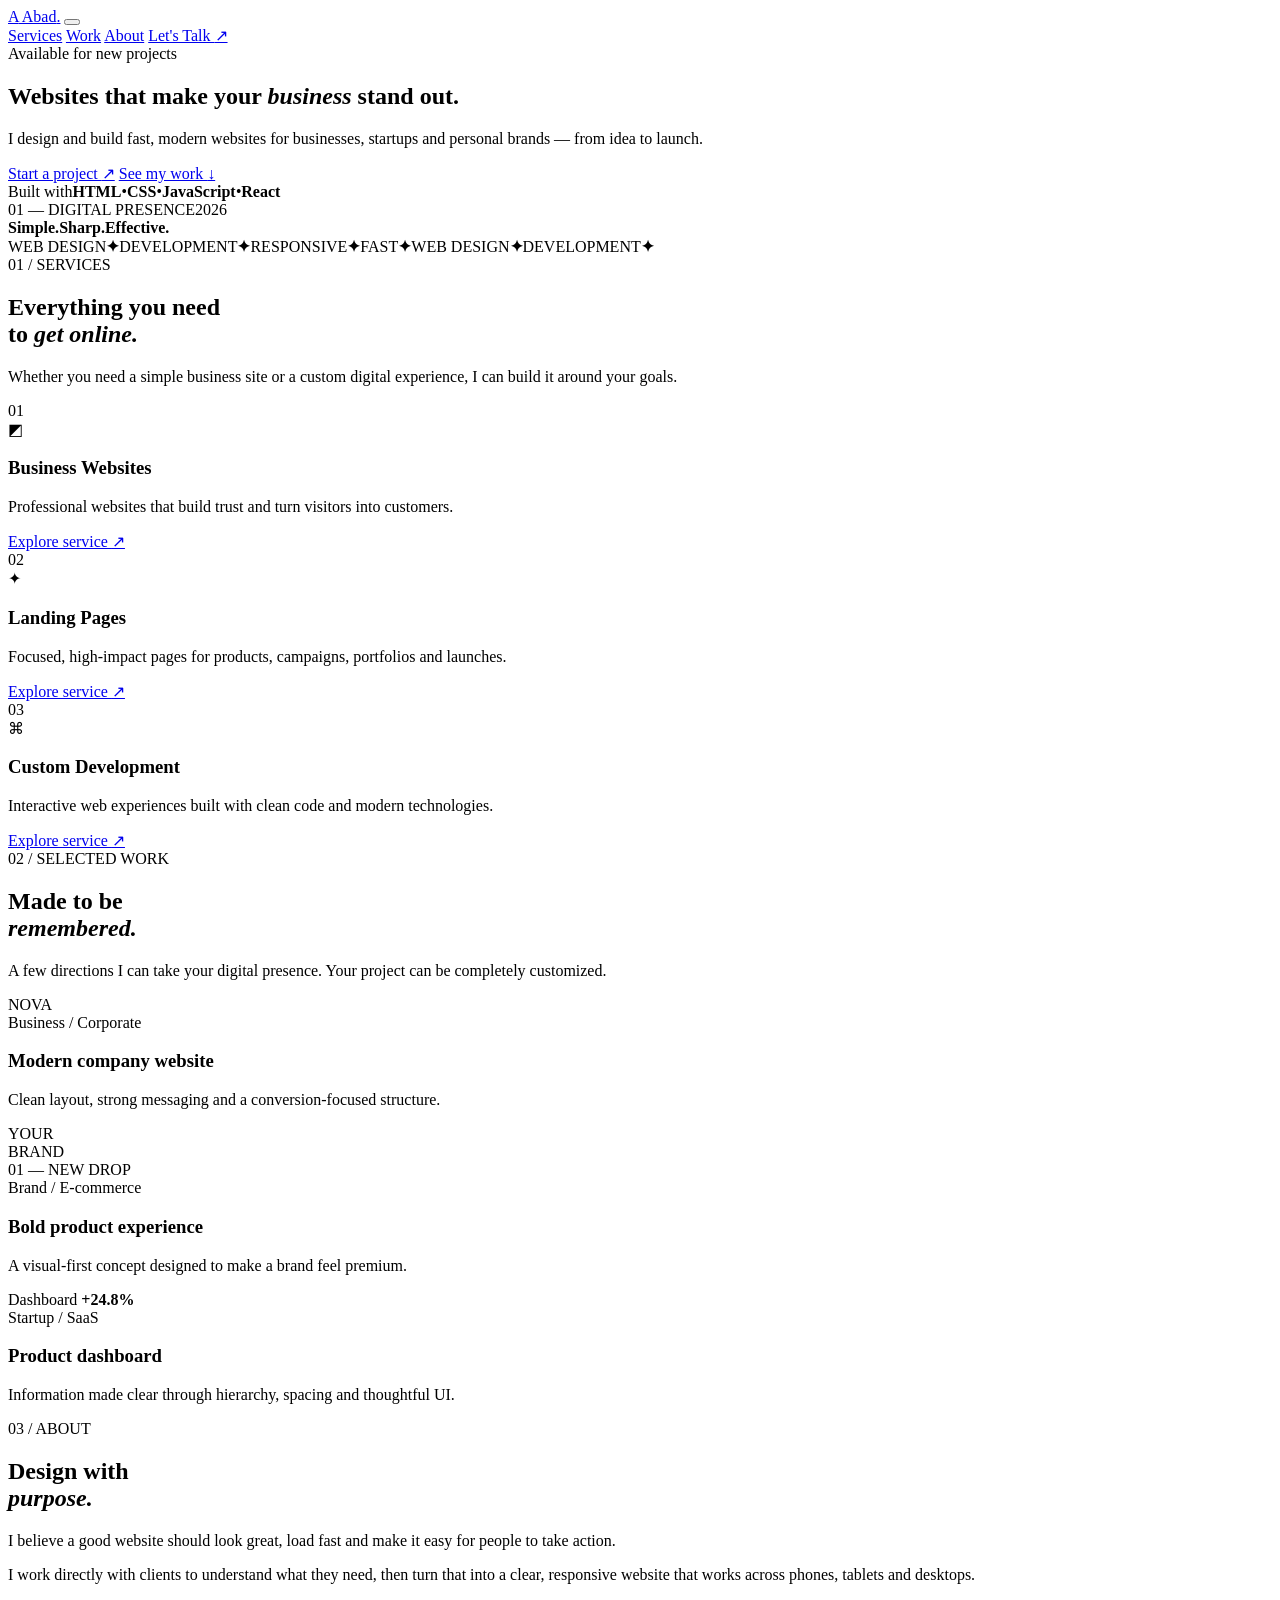
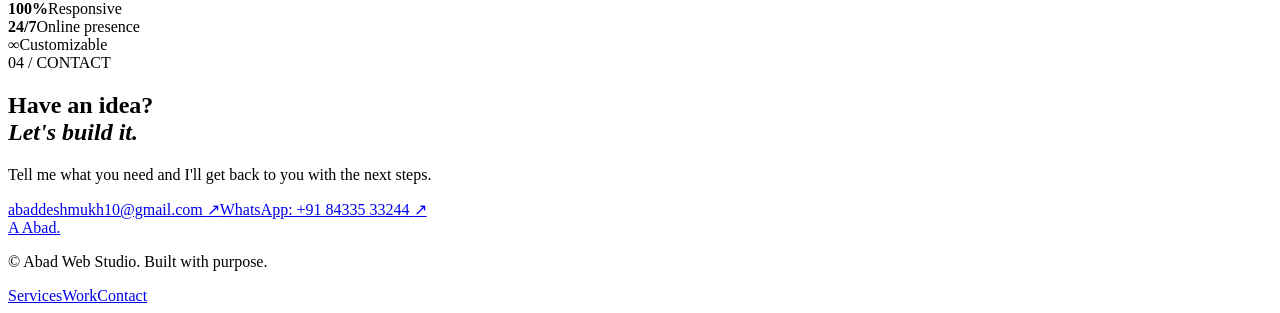
==== index.html @ f8ee82ee "Add files via upload" ====
<!DOCTYPE html>
<html lang="en">
<head>
  <meta charset="UTF-8">
  <meta name="viewport" content="width=device-width, initial-scale=1.0">
  <meta name="description" content="Abad Web Studio — modern websites for businesses, startups and personal brands.">
  <title>Abad Web Studio | Websites That Work</title>
  <link rel="preconnect" href="https://fonts.googleapis.com">
  <link rel="preconnect" href="https://fonts.gstatic.com" crossorigin>
  <link href="https://fonts.googleapis.com/css2?family=DM+Sans:wght@400;500;600;700&family=Space+Grotesk:wght@500;600;700&display=swap" rel="stylesheet">
  <link rel="stylesheet" href="style.css">
</head>
<body>
  <div class="noise"></div>
  <header class="header" id="top">
    <nav class="nav container">
      <a class="logo" href="#top"><span>A</span> Abad<span class="dot">.</span></a>
      <button class="menu-btn" aria-label="Open menu" aria-expanded="false"><span></span><span></span><span></span></button>
      <div class="nav-links">
        <a href="#services">Services</a>
        <a href="#work">Work</a>
        <a href="#about">About</a>
        <a href="#contact" class="nav-cta">Let's Talk <span>↗</span></a>
      </div>
    </nav>
  </header>

  <main>
    <section class="hero container">
      <div class="hero-copy reveal">
        <div class="eyebrow"><span class="pulse"></span> Available for new projects</div>
        <h1>Websites that make your <em>business</em> stand out.</h1>
        <p>I design and build fast, modern websites for businesses, startups and personal brands — from idea to launch.</p>
        <div class="hero-actions">
          <a class="btn btn-primary" href="#contact">Start a project <span>↗</span></a>
          <a class="btn btn-ghost" href="#work">See my work <span>↓</span></a>
        </div>
        <div class="trust"><span>Built with</span><b>HTML</b><i>•</i><b>CSS</b><i>•</i><b>JavaScript</b><i>•</i><b>React</b></div>
      </div>
      <div class="hero-card reveal">
        <div class="card-top"><span>01 — DIGITAL PRESENCE</span><span>2026</span></div>
        <div class="orb-wrap"><div class="orb"></div><div class="orb-ring ring-one"></div><div class="orb-ring ring-two"></div></div>
        <div class="card-bottom"><strong>Simple.</strong><strong>Sharp.</strong><strong>Effective.</strong></div>
      </div>
    </section>

    <section class="marquee"><div class="marquee-track"><span>WEB DESIGN</span><b>✦</b><span>DEVELOPMENT</span><b>✦</b><span>RESPONSIVE</span><b>✦</b><span>FAST</span><b>✦</b><span>WEB DESIGN</span><b>✦</b><span>DEVELOPMENT</span><b>✦</b></div></section>

    <section class="section container" id="services">
      <div class="section-head reveal"><div><span class="label">01 / SERVICES</span><h2>Everything you need<br>to <em>get online.</em></h2></div><p>Whether you need a simple business site or a custom digital experience, I can build it around your goals.</p></div>
      <div class="service-grid">
        <article class="service reveal"><div class="number">01</div><div class="icon">◩</div><h3>Business Websites</h3><p>Professional websites that build trust and turn visitors into customers.</p><a href="#contact">Explore service <span>↗</span></a></article>
        <article class="service reveal"><div class="number">02</div><div class="icon">✦</div><h3>Landing Pages</h3><p>Focused, high-impact pages for products, campaigns, portfolios and launches.</p><a href="#contact">Explore service <span>↗</span></a></article>
        <article class="service reveal"><div class="number">03</div><div class="icon">⌘</div><h3>Custom Development</h3><p>Interactive web experiences built with clean code and modern technologies.</p><a href="#contact">Explore service <span>↗</span></a></article>
      </div>
    </section>

    <section class="section work-section" id="work">
      <div class="container">
        <div class="section-head reveal"><div><span class="label">02 / SELECTED WORK</span><h2>Made to be<br><em>remembered.</em></h2></div><p>A few directions I can take your digital presence. Your project can be completely customized.</p></div>
        <div class="projects">
          <article class="project project-a reveal"><div class="project-visual"><div class="window"><div class="window-bar"><i></i><i></i><i></i></div><div class="mock-brand">NOVA</div><div class="mock-line big"></div><div class="mock-line"></div><div class="mock-boxes"><span></span><span></span><span></span></div></div></div><div class="project-info"><span>Business / Corporate</span><h3>Modern company website</h3><p>Clean layout, strong messaging and a conversion-focused structure.</p></div></article>
          <article class="project project-b reveal"><div class="project-visual"><div class="shop"><div class="shop-title">YOUR<br>BRAND</div><div class="product"></div><div class="price">01 — NEW DROP</div></div></div><div class="project-info"><span>Brand / E-commerce</span><h3>Bold product experience</h3><p>A visual-first concept designed to make a brand feel premium.</p></div></article>
          <article class="project project-c reveal"><div class="project-visual"><div class="dash"><div class="dash-head">Dashboard <b>+24.8%</b></div><div class="chart"><i></i><i></i><i></i><i></i><i></i><i></i><i></i></div><div class="dash-cards"><span></span><span></span><span></span></div></div></div><div class="project-info"><span>Startup / SaaS</span><h3>Product dashboard</h3><p>Information made clear through hierarchy, spacing and thoughtful UI.</p></div></article>
        </div>
      </div>
    </section>

    <section class="section container about" id="about">
      <div class="about-grid"><div class="about-title reveal"><span class="label">03 / ABOUT</span><h2>Design with<br><em>purpose.</em></h2></div><div class="about-copy reveal"><p class="large">I believe a good website should look great, load fast and make it easy for people to take action.</p><p>I work directly with clients to understand what they need, then turn that into a clear, responsive website that works across phones, tablets and desktops.</p><div class="stats"><div><strong>100%</strong><span>Responsive</span></div><div><strong>24/7</strong><span>Online presence</span></div><div><strong>∞</strong><span>Customizable</span></div></div></div></div>
    </section>

    <section class="contact-section" id="contact"><div class="container contact"><div class="reveal"><span class="label">04 / CONTACT</span><h2>Have an idea?<br><em>Let's build it.</em></h2></div><div class="contact-right reveal"><p>Tell me what you need and I'll get back to you with the next steps.</p><a class="contact-link" href="mailto:abaddeshmukh10@gmail.com">abaddeshmukh10@gmail.com <span>↗</span></a><a class="contact-link" href="https://wa.me/918433533244" target="_blank" rel="noopener">WhatsApp: +91 84335 33244 <span>↗</span></a></div></div></section>
  </main>

  <footer class="footer container"><a class="logo" href="#top"><span>A</span> Abad<span class="dot">.</span></a><p>© <span id="year"></span> Abad Web Studio. Built with purpose.</p><div><a href="#services">Services</a><a href="#work">Work</a><a href="#contact">Contact</a></div></footer>
  <script src="script.js"></script>
</body>
</html>
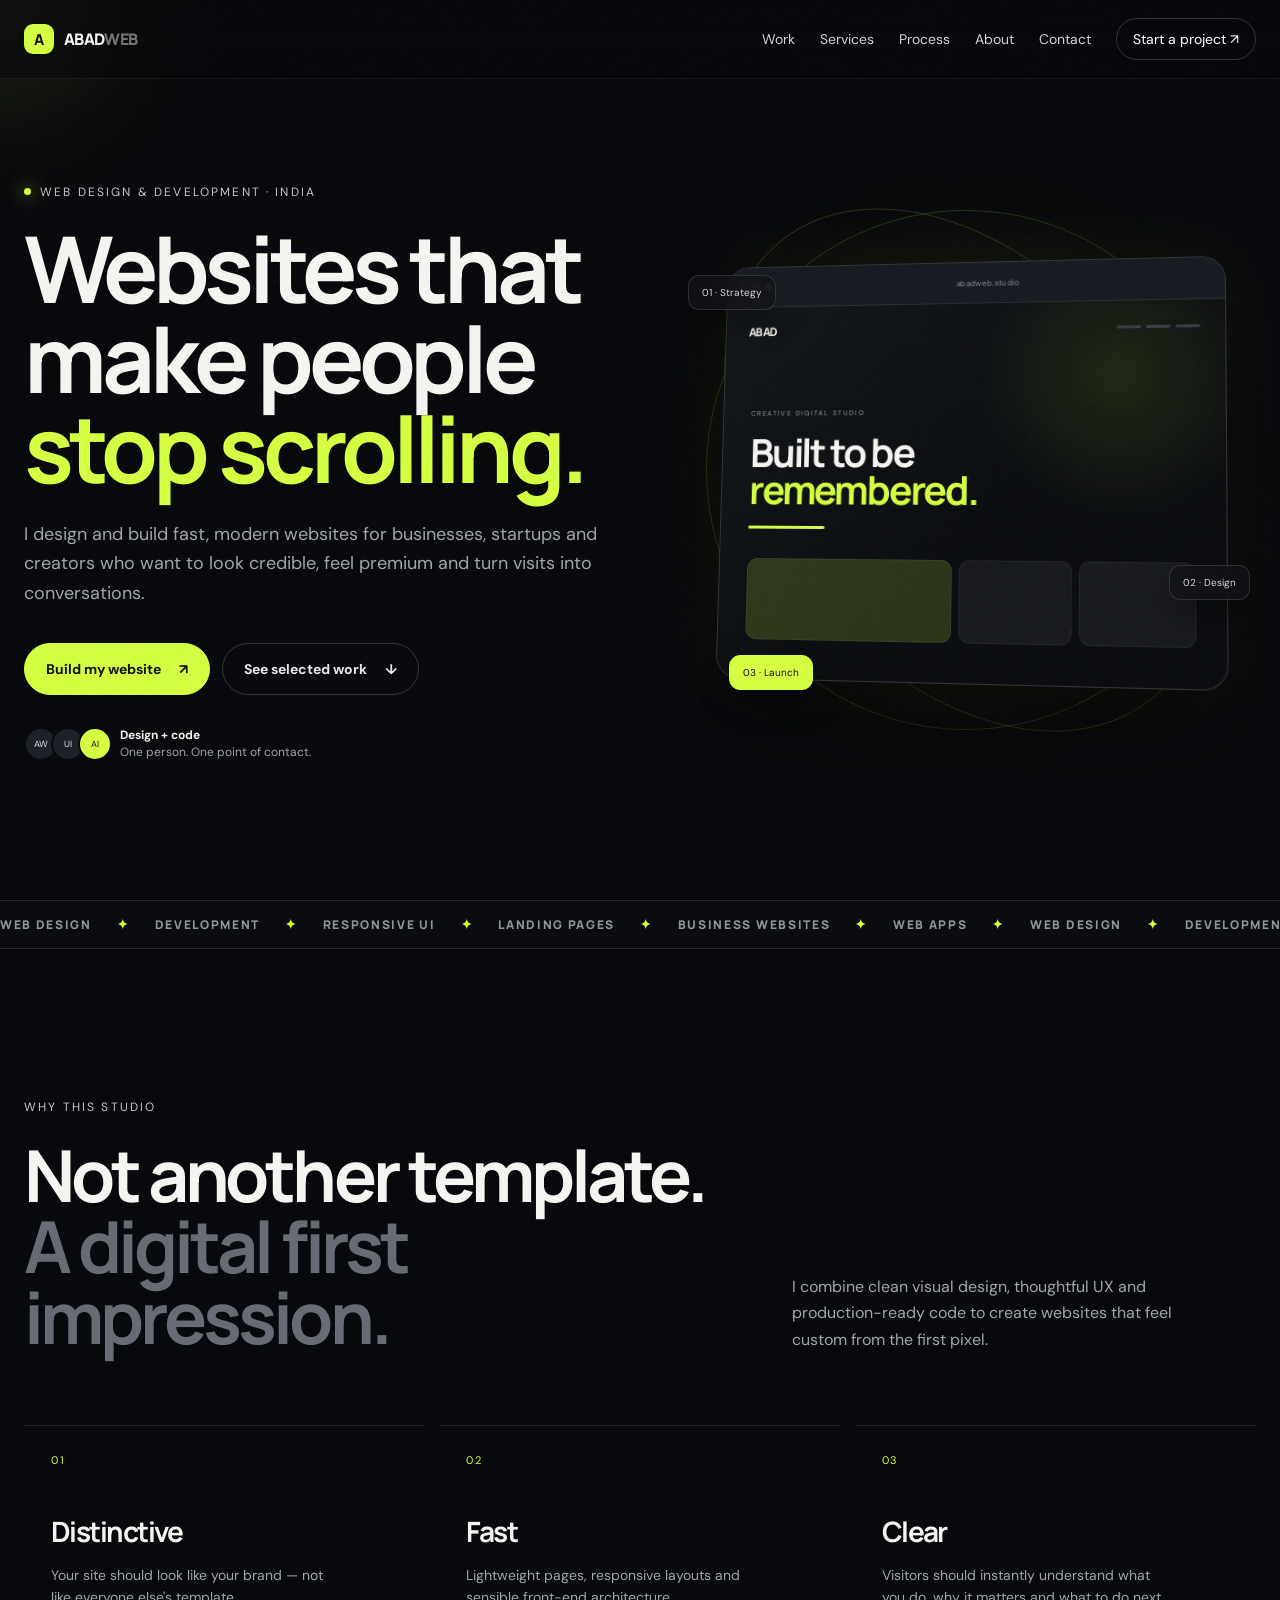
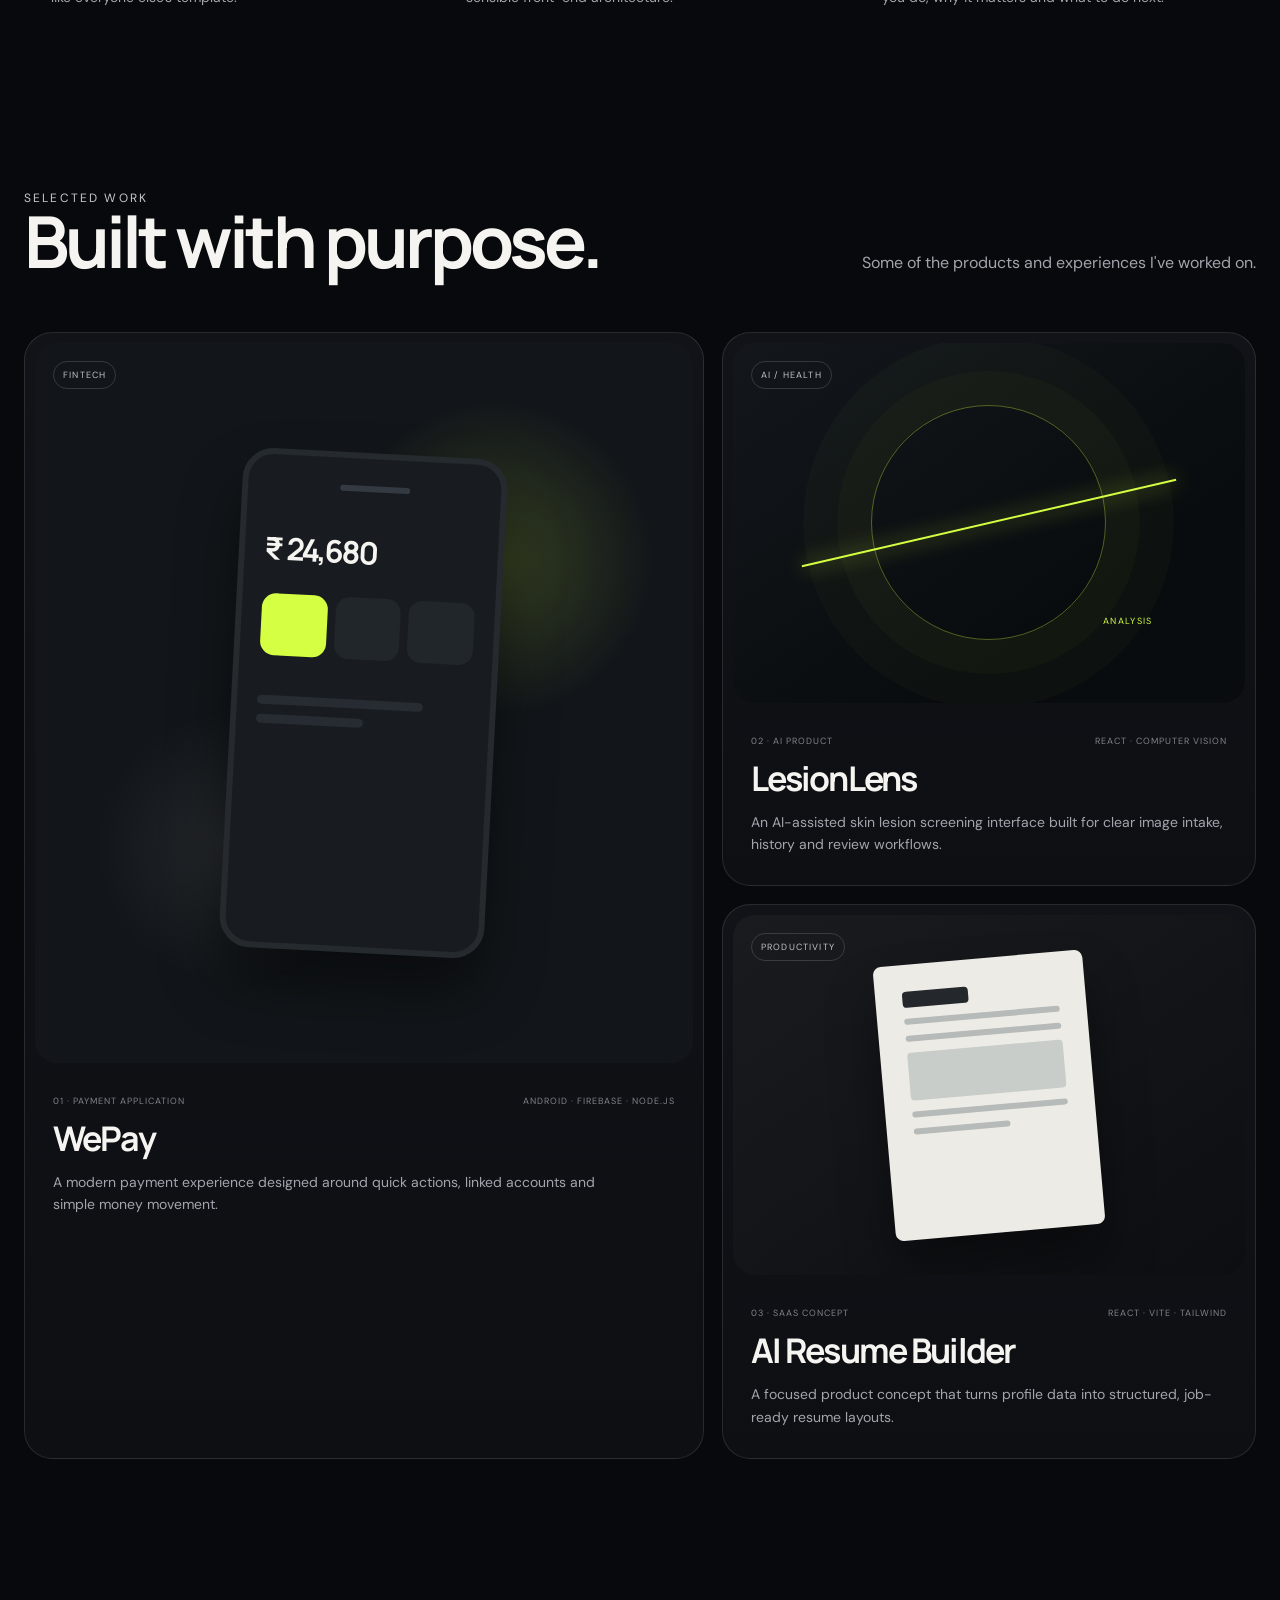
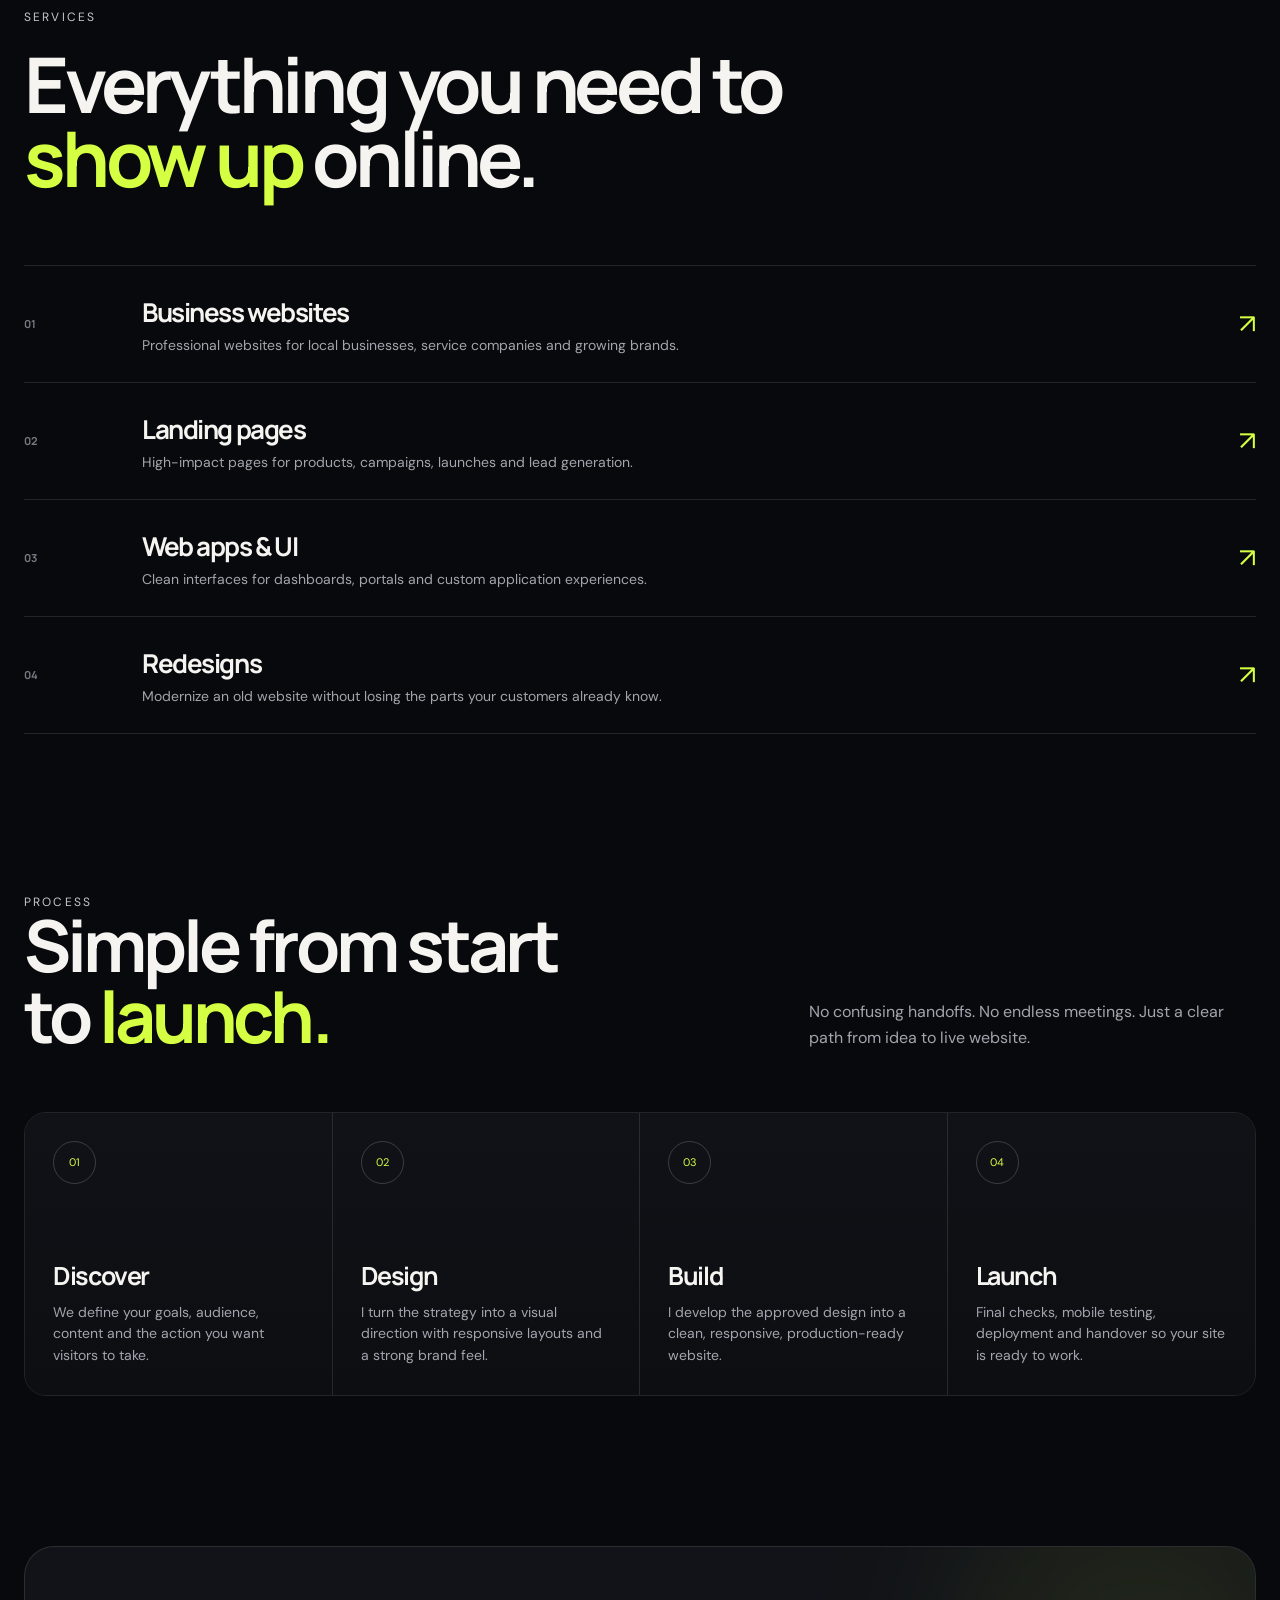
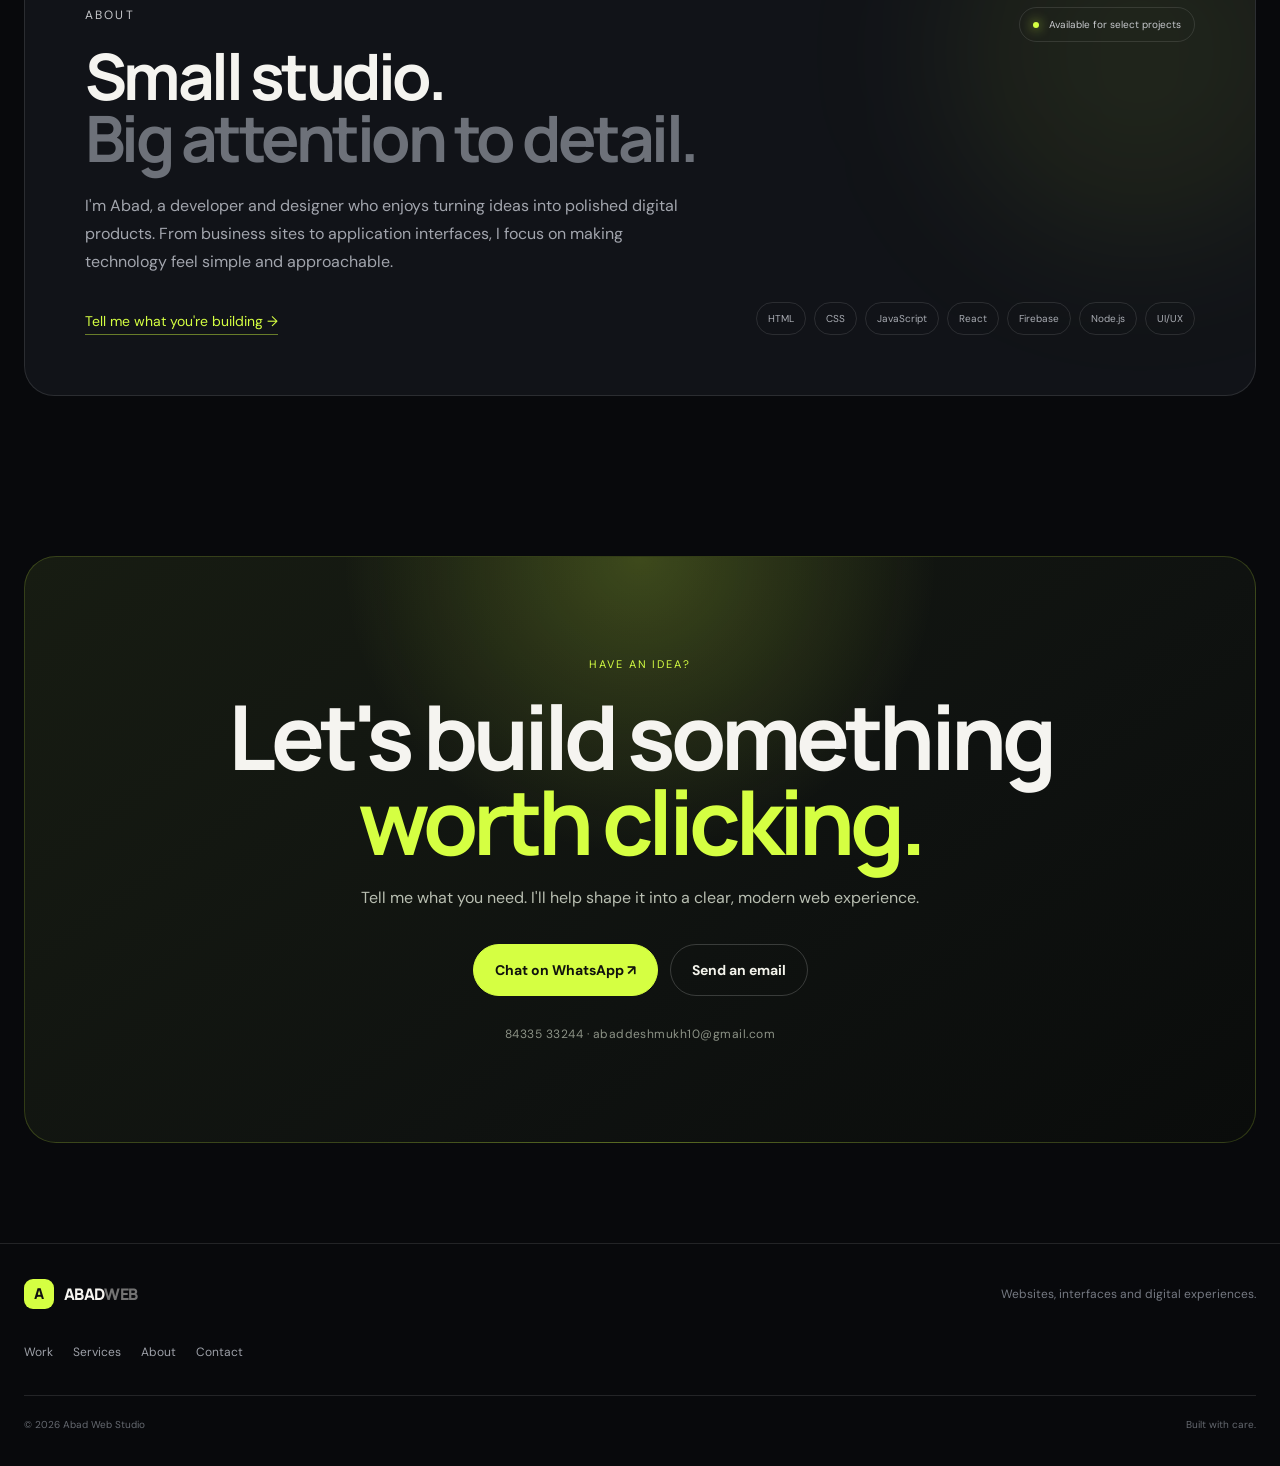
==== commit b0f74b8a: "Add files via upload" ====
--- a/index.html
+++ b/index.html
@@ -3,77 +3,323 @@
 <head>
   <meta charset="UTF-8">
   <meta name="viewport" content="width=device-width, initial-scale=1.0">
-  <meta name="description" content="Abad Web Studio — modern websites for businesses, startups and personal brands.">
-  <title>Abad Web Studio | Websites That Work</title>
+  <meta name="description" content="Abad Web Studio — premium websites and digital experiences for ambitious businesses.">
+  <meta name="theme-color" content="#08090c">
+  <title>Abad Web Studio — Websites That Mean Business</title>
+  <link rel="icon" href="favicon.svg" type="image/svg+xml">
   <link rel="preconnect" href="https://fonts.googleapis.com">
   <link rel="preconnect" href="https://fonts.gstatic.com" crossorigin>
-  <link href="https://fonts.googleapis.com/css2?family=DM+Sans:wght@400;500;600;700&family=Space+Grotesk:wght@500;600;700&display=swap" rel="stylesheet">
+  <link href="https://fonts.googleapis.com/css2?family=DM+Sans:wght@400;500;600;700&family=Manrope:wght@500;600;700;800&display=swap" rel="stylesheet">
   <link rel="stylesheet" href="style.css">
 </head>
 <body>
-  <div class="noise"></div>
-  <header class="header" id="top">
-    <nav class="nav container">
-      <a class="logo" href="#top"><span>A</span> Abad<span class="dot">.</span></a>
-      <button class="menu-btn" aria-label="Open menu" aria-expanded="false"><span></span><span></span><span></span></button>
-      <div class="nav-links">
-        <a href="#services">Services</a>
-        <a href="#work">Work</a>
-        <a href="#about">About</a>
-        <a href="#contact" class="nav-cta">Let's Talk <span>↗</span></a>
-      </div>
+  <div class="cursor-glow" aria-hidden="true"></div>
+  <div class="noise" aria-hidden="true"></div>
+
+  <header class="site-header">
+    <a class="brand" href="#top" aria-label="Abad Web Studio home">
+      <span class="brand-mark">A</span>
+      <span>ABAD<span>WEB</span></span>
+    </a>
+
+    <nav class="nav" id="nav">
+      <a href="#work">Work</a>
+      <a href="#services">Services</a>
+      <a href="#process">Process</a>
+      <a href="#about">About</a>
+      <a href="#contact">Contact</a>
+      <a class="nav-cta" href="https://wa.me/918433533244?text=Hi%20Abad%20Web%20Studio%2C%20I%20want%20a%20website." target="_blank" rel="noopener">Start a project ↗</a>
     </nav>
+
+    <button class="menu-btn" id="menuBtn" aria-label="Open menu" aria-expanded="false">
+      <span></span><span></span>
+    </button>
   </header>
 
-  <main>
-    <section class="hero container">
+  <main id="top">
+    <section class="hero section-pad">
       <div class="hero-copy reveal">
-        <div class="eyebrow"><span class="pulse"></span> Available for new projects</div>
-        <h1>Websites that make your <em>business</em> stand out.</h1>
-        <p>I design and build fast, modern websites for businesses, startups and personal brands — from idea to launch.</p>
+        <div class="eyebrow"><span class="dot"></span> Web design & development · India</div>
+        <h1>Websites that make people <em>stop scrolling.</em></h1>
+        <p class="hero-text">
+          I design and build fast, modern websites for businesses, startups and creators who want to look credible, feel premium and turn visits into conversations.
+        </p>
         <div class="hero-actions">
-          <a class="btn btn-primary" href="#contact">Start a project <span>↗</span></a>
-          <a class="btn btn-ghost" href="#work">See my work <span>↓</span></a>
-        </div>
-        <div class="trust"><span>Built with</span><b>HTML</b><i>•</i><b>CSS</b><i>•</i><b>JavaScript</b><i>•</i><b>React</b></div>
-      </div>
-      <div class="hero-card reveal">
-        <div class="card-top"><span>01 — DIGITAL PRESENCE</span><span>2026</span></div>
-        <div class="orb-wrap"><div class="orb"></div><div class="orb-ring ring-one"></div><div class="orb-ring ring-two"></div></div>
-        <div class="card-bottom"><strong>Simple.</strong><strong>Sharp.</strong><strong>Effective.</strong></div>
-      </div>
-    </section>
-
-    <section class="marquee"><div class="marquee-track"><span>WEB DESIGN</span><b>✦</b><span>DEVELOPMENT</span><b>✦</b><span>RESPONSIVE</span><b>✦</b><span>FAST</span><b>✦</b><span>WEB DESIGN</span><b>✦</b><span>DEVELOPMENT</span><b>✦</b></div></section>
-
-    <section class="section container" id="services">
-      <div class="section-head reveal"><div><span class="label">01 / SERVICES</span><h2>Everything you need<br>to <em>get online.</em></h2></div><p>Whether you need a simple business site or a custom digital experience, I can build it around your goals.</p></div>
-      <div class="service-grid">
-        <article class="service reveal"><div class="number">01</div><div class="icon">◩</div><h3>Business Websites</h3><p>Professional websites that build trust and turn visitors into customers.</p><a href="#contact">Explore service <span>↗</span></a></article>
-        <article class="service reveal"><div class="number">02</div><div class="icon">✦</div><h3>Landing Pages</h3><p>Focused, high-impact pages for products, campaigns, portfolios and launches.</p><a href="#contact">Explore service <span>↗</span></a></article>
-        <article class="service reveal"><div class="number">03</div><div class="icon">⌘</div><h3>Custom Development</h3><p>Interactive web experiences built with clean code and modern technologies.</p><a href="#contact">Explore service <span>↗</span></a></article>
-      </div>
-    </section>
-
-    <section class="section work-section" id="work">
-      <div class="container">
-        <div class="section-head reveal"><div><span class="label">02 / SELECTED WORK</span><h2>Made to be<br><em>remembered.</em></h2></div><p>A few directions I can take your digital presence. Your project can be completely customized.</p></div>
-        <div class="projects">
-          <article class="project project-a reveal"><div class="project-visual"><div class="window"><div class="window-bar"><i></i><i></i><i></i></div><div class="mock-brand">NOVA</div><div class="mock-line big"></div><div class="mock-line"></div><div class="mock-boxes"><span></span><span></span><span></span></div></div></div><div class="project-info"><span>Business / Corporate</span><h3>Modern company website</h3><p>Clean layout, strong messaging and a conversion-focused structure.</p></div></article>
-          <article class="project project-b reveal"><div class="project-visual"><div class="shop"><div class="shop-title">YOUR<br>BRAND</div><div class="product"></div><div class="price">01 — NEW DROP</div></div></div><div class="project-info"><span>Brand / E-commerce</span><h3>Bold product experience</h3><p>A visual-first concept designed to make a brand feel premium.</p></div></article>
-          <article class="project project-c reveal"><div class="project-visual"><div class="dash"><div class="dash-head">Dashboard <b>+24.8%</b></div><div class="chart"><i></i><i></i><i></i><i></i><i></i><i></i><i></i></div><div class="dash-cards"><span></span><span></span><span></span></div></div></div><div class="project-info"><span>Startup / SaaS</span><h3>Product dashboard</h3><p>Information made clear through hierarchy, spacing and thoughtful UI.</p></div></article>
-        </div>
-      </div>
-    </section>
-
-    <section class="section container about" id="about">
-      <div class="about-grid"><div class="about-title reveal"><span class="label">03 / ABOUT</span><h2>Design with<br><em>purpose.</em></h2></div><div class="about-copy reveal"><p class="large">I believe a good website should look great, load fast and make it easy for people to take action.</p><p>I work directly with clients to understand what they need, then turn that into a clear, responsive website that works across phones, tablets and desktops.</p><div class="stats"><div><strong>100%</strong><span>Responsive</span></div><div><strong>24/7</strong><span>Online presence</span></div><div><strong>∞</strong><span>Customizable</span></div></div></div></div>
-    </section>
-
-    <section class="contact-section" id="contact"><div class="container contact"><div class="reveal"><span class="label">04 / CONTACT</span><h2>Have an idea?<br><em>Let's build it.</em></h2></div><div class="contact-right reveal"><p>Tell me what you need and I'll get back to you with the next steps.</p><a class="contact-link" href="mailto:abaddeshmukh10@gmail.com">abaddeshmukh10@gmail.com <span>↗</span></a><a class="contact-link" href="https://wa.me/918433533244" target="_blank" rel="noopener">WhatsApp: +91 84335 33244 <span>↗</span></a></div></div></section>
+          <a class="btn btn-primary" href="#contact">Build my website <span>↗</span></a>
+          <a class="btn btn-ghost" href="#work">See selected work <span>↓</span></a>
+        </div>
+        <div class="mini-proof">
+          <div class="avatars">
+            <span>AW</span><span>UI</span><span>AI</span>
+          </div>
+          <p><strong>Design + code</strong><br>One person. One point of contact.</p>
+        </div>
+      </div>
+
+      <div class="hero-visual reveal reveal-delay">
+        <div class="orbit orbit-a"></div>
+        <div class="orbit orbit-b"></div>
+        <div class="glow"></div>
+        <div class="glass-card website-card">
+          <div class="browser-top">
+            <span></span><span></span><span></span>
+            <div class="browser-url">abadweb.studio</div>
+          </div>
+          <div class="mock-screen">
+            <div class="mock-nav">
+              <span class="mock-logo">ABAD</span>
+              <div class="mock-links"><i></i><i></i><i></i></div>
+            </div>
+            <div class="mock-content">
+              <small>CREATIVE DIGITAL STUDIO</small>
+              <h3>Built to be<br><strong>remembered.</strong></h3>
+              <div class="mock-line"></div>
+              <div class="mock-grid">
+                <span></span><span></span><span></span>
+              </div>
+            </div>
+          </div>
+        </div>
+        <div class="float-tag tag-one">01 · Strategy</div>
+        <div class="float-tag tag-two">02 · Design</div>
+        <div class="float-tag tag-three">03 · Launch</div>
+      </div>
+    </section>
+
+    <section class="ticker" aria-label="Capabilities">
+      <div class="ticker-track">
+        <span>WEB DESIGN</span><b>✦</b>
+        <span>DEVELOPMENT</span><b>✦</b>
+        <span>RESPONSIVE UI</span><b>✦</b>
+        <span>LANDING PAGES</span><b>✦</b>
+        <span>BUSINESS WEBSITES</span><b>✦</b>
+        <span>WEB APPS</span><b>✦</b>
+        <span>WEB DESIGN</span><b>✦</b>
+        <span>DEVELOPMENT</span><b>✦</b>
+        <span>RESPONSIVE UI</span><b>✦</b>
+        <span>LANDING PAGES</span><b>✦</b>
+      </div>
+    </section>
+
+    <section class="section-pad intro-section">
+      <div class="section-kicker reveal">Why this studio</div>
+      <div class="split-head reveal">
+        <h2>Not another template.<br><span>A digital first impression.</span></h2>
+        <p>I combine clean visual design, thoughtful UX and production-ready code to create websites that feel custom from the first pixel.</p>
+      </div>
+      <div class="principles">
+        <article class="principle reveal">
+          <div class="num">01</div>
+          <h3>Distinctive</h3>
+          <p>Your site should look like your brand — not like everyone else's template.</p>
+        </article>
+        <article class="principle reveal reveal-delay">
+          <div class="num">02</div>
+          <h3>Fast</h3>
+          <p>Lightweight pages, responsive layouts and sensible front-end architecture.</p>
+        </article>
+        <article class="principle reveal reveal-delay-2">
+          <div class="num">03</div>
+          <h3>Clear</h3>
+          <p>Visitors should instantly understand what you do, why it matters and what to do next.</p>
+        </article>
+      </div>
+    </section>
+
+    <section class="section-pad work-section" id="work">
+      <div class="section-top reveal">
+        <div>
+          <div class="section-kicker">Selected work</div>
+          <h2>Built with purpose.</h2>
+        </div>
+        <p>Some of the products and experiences I've worked on.</p>
+      </div>
+
+      <div class="work-grid">
+        <article class="project project-large reveal">
+          <div class="project-art pay-art">
+            <div class="art-chip">FINTECH</div>
+            <div class="phone-ui">
+              <div class="phone-top"></div>
+              <div class="balance">₹ 24,680</div>
+              <div class="pay-row"><span></span><span></span><span></span></div>
+              <div class="pay-line"></div>
+              <div class="pay-line short"></div>
+            </div>
+          </div>
+          <div class="project-meta">
+            <span>01 · Payment application</span>
+            <span>Android · Firebase · Node.js</span>
+          </div>
+          <h3>WePay</h3>
+          <p>A modern payment experience designed around quick actions, linked accounts and simple money movement.</p>
+        </article>
+
+        <article class="project reveal">
+          <div class="project-art lens-art">
+            <div class="art-chip">AI / HEALTH</div>
+            <div class="lens-ring"></div>
+            <div class="scan-line"></div>
+            <span class="scan-label">ANALYSIS</span>
+          </div>
+          <div class="project-meta">
+            <span>02 · AI product</span>
+            <span>React · Computer vision</span>
+          </div>
+          <h3>LesionLens</h3>
+          <p>An AI-assisted skin lesion screening interface built for clear image intake, history and review workflows.</p>
+        </article>
+
+        <article class="project reveal reveal-delay">
+          <div class="project-art resume-art">
+            <div class="art-chip">PRODUCTIVITY</div>
+            <div class="resume-sheet">
+              <span class="r-head"></span>
+              <span class="r-line"></span>
+              <span class="r-line"></span>
+              <span class="r-block"></span>
+              <span class="r-line"></span>
+              <span class="r-line short"></span>
+            </div>
+          </div>
+          <div class="project-meta">
+            <span>03 · SaaS concept</span>
+            <span>React · Vite · Tailwind</span>
+          </div>
+          <h3>AI Resume Builder</h3>
+          <p>A focused product concept that turns profile data into structured, job-ready resume layouts.</p>
+        </article>
+      </div>
+    </section>
+
+    <section class="section-pad services-section" id="services">
+      <div class="section-kicker reveal">Services</div>
+      <div class="service-intro reveal">
+        <h2>Everything you need to <em>show up</em> online.</h2>
+      </div>
+
+      <div class="service-list">
+        <article class="service reveal">
+          <span class="service-num">01</span>
+          <div>
+            <h3>Business websites</h3>
+            <p>Professional websites for local businesses, service companies and growing brands.</p>
+          </div>
+          <span class="service-arrow">↗</span>
+        </article>
+        <article class="service reveal">
+          <span class="service-num">02</span>
+          <div>
+            <h3>Landing pages</h3>
+            <p>High-impact pages for products, campaigns, launches and lead generation.</p>
+          </div>
+          <span class="service-arrow">↗</span>
+        </article>
+        <article class="service reveal">
+          <span class="service-num">03</span>
+          <div>
+            <h3>Web apps & UI</h3>
+            <p>Clean interfaces for dashboards, portals and custom application experiences.</p>
+          </div>
+          <span class="service-arrow">↗</span>
+        </article>
+        <article class="service reveal">
+          <span class="service-num">04</span>
+          <div>
+            <h3>Redesigns</h3>
+            <p>Modernize an old website without losing the parts your customers already know.</p>
+          </div>
+          <span class="service-arrow">↗</span>
+        </article>
+      </div>
+    </section>
+
+    <section class="section-pad process-section" id="process">
+      <div class="process-head reveal">
+        <div>
+          <div class="section-kicker">Process</div>
+          <h2>Simple from start<br>to <span>launch.</span></h2>
+        </div>
+        <p>No confusing handoffs. No endless meetings. Just a clear path from idea to live website.</p>
+      </div>
+
+      <div class="process-grid">
+        <article class="process-card reveal">
+          <div class="process-icon">01</div>
+          <h3>Discover</h3>
+          <p>We define your goals, audience, content and the action you want visitors to take.</p>
+        </article>
+        <article class="process-card reveal reveal-delay">
+          <div class="process-icon">02</div>
+          <h3>Design</h3>
+          <p>I turn the strategy into a visual direction with responsive layouts and a strong brand feel.</p>
+        </article>
+        <article class="process-card reveal reveal-delay-2">
+          <div class="process-icon">03</div>
+          <h3>Build</h3>
+          <p>I develop the approved design into a clean, responsive, production-ready website.</p>
+        </article>
+        <article class="process-card reveal reveal-delay-3">
+          <div class="process-icon">04</div>
+          <h3>Launch</h3>
+          <p>Final checks, mobile testing, deployment and handover so your site is ready to work.</p>
+        </article>
+      </div>
+    </section>
+
+    <section class="section-pad about-section" id="about">
+      <div class="about-card reveal">
+        <div class="about-copy">
+          <div class="section-kicker">About</div>
+          <h2>Small studio.<br><span>Big attention to detail.</span></h2>
+          <p>
+            I'm Abad, a developer and designer who enjoys turning ideas into polished digital products. From business sites to application interfaces, I focus on making technology feel simple and approachable.
+          </p>
+          <a class="text-link" href="#contact">Tell me what you're building →</a>
+        </div>
+        <div class="about-side">
+          <div class="availability"><span></span> Available for select projects</div>
+          <div class="stack">
+            <span>HTML</span><span>CSS</span><span>JavaScript</span><span>React</span><span>Firebase</span><span>Node.js</span><span>UI/UX</span>
+          </div>
+        </div>
+      </div>
+    </section>
+
+    <section class="cta-wrap section-pad" id="contact">
+      <div class="cta reveal">
+        <div class="cta-kicker">Have an idea?</div>
+        <h2>Let's build something<br><em>worth clicking.</em></h2>
+        <p>Tell me what you need. I'll help shape it into a clear, modern web experience.</p>
+        <div class="cta-actions">
+          <a class="btn btn-light" href="https://wa.me/918433533244?text=Hi%20Abad%20Web%20Studio%2C%20I%20want%20to%20discuss%20a%20website." target="_blank" rel="noopener">Chat on WhatsApp ↗</a>
+          <a class="btn btn-outline-light" href="mailto:abaddeshmukh10@gmail.com">Send an email</a>
+        </div>
+        <div class="contact-detail">84335 33244 · abaddeshmukh10@gmail.com</div>
+      </div>
+    </section>
   </main>
 
-  <footer class="footer container"><a class="logo" href="#top"><span>A</span> Abad<span class="dot">.</span></a><p>© <span id="year"></span> Abad Web Studio. Built with purpose.</p><div><a href="#services">Services</a><a href="#work">Work</a><a href="#contact">Contact</a></div></footer>
+  <footer class="footer section-pad">
+    <div class="footer-brand">
+      <a class="brand" href="#top">
+        <span class="brand-mark">A</span>
+        <span>ABAD<span>WEB</span></span>
+      </a>
+      <p>Websites, interfaces and digital experiences.</p>
+    </div>
+    <div class="footer-links">
+      <a href="#work">Work</a>
+      <a href="#services">Services</a>
+      <a href="#about">About</a>
+      <a href="#contact">Contact</a>
+    </div>
+    <div class="footer-bottom">
+      <span>© <span id="year"></span> Abad Web Studio</span>
+      <span>Built with care.</span>
+    </div>
+  </footer>
+
   <script src="script.js"></script>
 </body>
 </html>
--- a/style.css
+++ b/style.css
@@ -0,0 +1,300 @@
+:root {
+  --bg: #08090c;
+  --bg-soft: #0d0f13;
+  --panel: #111318;
+  --panel-2: #151820;
+  --text: #f5f4f0;
+  --muted: #a2a5ad;
+  --line: rgba(255,255,255,.11);
+  --line-strong: rgba(255,255,255,.18);
+  --lime: #d5ff42;
+  --lime-soft: rgba(213,255,66,.12);
+  --max: 1240px;
+  --radius: 28px;
+}
+
+* { box-sizing: border-box; }
+html { scroll-behavior: smooth; }
+body {
+  margin: 0;
+  background: var(--bg);
+  color: var(--text);
+  font-family: "DM Sans", sans-serif;
+  overflow-x: hidden;
+}
+a { color: inherit; text-decoration: none; }
+button { font: inherit; }
+
+.noise {
+  position: fixed; inset: 0; z-index: 20; pointer-events: none; opacity: .045;
+  background-image: url("data:image/svg+xml,%3Csvg viewBox='0 0 180 180' xmlns='http://www.w3.org/2000/svg'%3E%3Cfilter id='n'%3E%3CfeTurbulence type='fractalNoise' baseFrequency='.92' numOctaves='3' stitchTiles='stitch'/%3E%3C/filter%3E%3Crect width='100%25' height='100%25' filter='url(%23n)' opacity='.35'/%3E%3C/svg%3E");
+}
+.cursor-glow {
+  width: 220px; height: 220px; position: fixed; border-radius: 50%;
+  background: rgba(213,255,66,.09); filter: blur(55px); pointer-events: none; z-index: 0;
+  transform: translate(-50%, -50%);
+}
+.section-pad { padding-left: max(24px, calc((100vw - var(--max)) / 2)); padding-right: max(24px, calc((100vw - var(--max)) / 2)); }
+.site-header {
+  position: fixed; z-index: 50; top: 0; left: 0; right: 0;
+  display: flex; justify-content: space-between; align-items: center;
+  padding: 18px max(24px, calc((100vw - 1240px)/2));
+  background: rgba(8,9,12,.55); backdrop-filter: blur(20px);
+  border-bottom: 1px solid rgba(255,255,255,.06);
+}
+.brand { display: inline-flex; align-items: center; gap: 10px; font: 800 16px/1 "Manrope", sans-serif; letter-spacing: -.04em; }
+.brand > span:last-child > span { opacity: .45; }
+.brand-mark {
+  width: 30px; height: 30px; display: grid; place-items: center; border-radius: 9px;
+  background: var(--lime); color: #111; font: 800 15px/1 "Manrope", sans-serif;
+}
+.nav { display: flex; align-items: center; gap: 25px; font-size: 14px; color: #d1d3d7; }
+.nav a { transition: color .25s ease; }
+.nav a:hover { color: var(--lime); }
+.nav-cta { padding: 11px 16px; border: 1px solid var(--line-strong); border-radius: 999px; color: #fff !important; }
+.nav-cta:hover { background: var(--lime); color: #111 !important; border-color: var(--lime); }
+.menu-btn { display: none; background: none; border: 0; color: white; }
+
+.hero {
+  min-height: 100vh; display: grid; grid-template-columns: 1.02fr .98fr;
+  align-items: center; gap: 50px; padding-top: 120px; padding-bottom: 80px; position: relative;
+}
+.eyebrow, .section-kicker {
+  font-size: 12px; text-transform: uppercase; letter-spacing: .18em; color: #c6c7ca;
+}
+.eyebrow { display: inline-flex; align-items: center; gap: 9px; margin-bottom: 23px; }
+.dot { width: 7px; height: 7px; border-radius: 50%; background: var(--lime); box-shadow: 0 0 18px var(--lime); }
+.hero h1, h2, h3 { font-family: "Manrope", sans-serif; letter-spacing: -.055em; }
+.hero h1 { font-size: clamp(52px, 7.2vw, 96px); line-height: .98; max-width: 760px; margin: 0 0 26px; }
+.hero h1 em { font-style: normal; color: var(--lime); }
+.hero-text { max-width: 610px; font-size: 18px; line-height: 1.65; color: var(--muted); margin: 0 0 34px; }
+.hero-actions, .cta-actions { display: flex; flex-wrap: wrap; gap: 12px; }
+.btn {
+  display: inline-flex; align-items: center; justify-content: center; gap: 18px;
+  min-height: 52px; padding: 0 21px; border-radius: 999px; border: 1px solid var(--line-strong);
+  font-weight: 700; font-size: 14px; transition: transform .25s ease, background .25s ease, color .25s ease, border-color .25s ease;
+}
+.btn:hover { transform: translateY(-2px); }
+.btn-primary { background: var(--lime); color: #10120d; border-color: var(--lime); }
+.btn-ghost { color: #e6e7e9; }
+.btn-ghost:hover { border-color: #6e727a; }
+.mini-proof { margin-top: 32px; display: flex; align-items: center; gap: 15px; }
+.avatars { display: flex; }
+.avatars span {
+  width: 34px; height: 34px; display: grid; place-items: center; border-radius: 50%;
+  border: 2px solid var(--bg); margin-right: -7px; background: #1c2027; font-size: 9px; color: #ddd;
+}
+.avatars span:last-child { background: var(--lime); color: #15180e; }
+.mini-proof p { margin: 0; font-size: 12px; line-height: 1.4; color: var(--muted); }
+.mini-proof strong { color: #f2f2ef; }
+
+.hero-visual { position: relative; min-height: 600px; display: grid; place-items: center; }
+.glow { position: absolute; width: 280px; height: 280px; background: rgba(213,255,66,.13); filter: blur(90px); border-radius: 50%; }
+.orbit { position: absolute; border: 1px solid rgba(213,255,66,.16); border-radius: 50%; }
+.orbit-a { width: 520px; height: 520px; transform: rotate(22deg); }
+.orbit-b { width: 400px; height: 590px; transform: rotate(-39deg); }
+.website-card {
+  width: min(88%, 525px); border-radius: 24px; overflow: hidden; position: relative; z-index: 2;
+  border: 1px solid rgba(255,255,255,.15); background: #101217;
+  box-shadow: 0 40px 100px rgba(0,0,0,.45), 0 0 80px rgba(213,255,66,.06);
+  transform: perspective(1200px) rotateY(-8deg) rotateX(5deg);
+}
+.browser-top { height: 42px; display: flex; align-items: center; gap: 6px; padding: 0 14px; background: #191c22; border-bottom: 1px solid rgba(255,255,255,.08); }
+.browser-top > span { width: 7px; height: 7px; border-radius: 50%; background: #6f737a; }
+.browser-url { margin: 0 auto; font-size: 8px; color: #858992; letter-spacing: .04em; }
+.mock-screen { min-height: 380px; padding: 20px 24px 24px; background: radial-gradient(circle at 80% 20%, rgba(213,255,66,.11), transparent 28%), linear-gradient(135deg,#14171b,#0b0d10 58%); }
+.mock-nav { display: flex; justify-content: space-between; align-items: center; }
+.mock-logo { font: 800 12px/1 "Manrope"; letter-spacing: -.05em; }
+.mock-links { display: flex; gap: 5px; }
+.mock-links i { display: block; width: 24px; height: 3px; border-radius: 4px; background: #393e46; }
+.mock-content { padding: 65px 5px 0; }
+.mock-content small { font-size: 7px; letter-spacing: .2em; color: #999da6; }
+.mock-content h3 { margin: 14px 0 18px; font-size: 40px; line-height: .95; }
+.mock-content h3 strong { color: var(--lime); }
+.mock-line { width: 80px; height: 3px; background: var(--lime); border-radius: 4px; margin-bottom: 30px; }
+.mock-grid { display: grid; grid-template-columns: 1.5fr .8fr .8fr; gap: 7px; }
+.mock-grid span { height: 82px; border-radius: 11px; background: rgba(255,255,255,.055); border: 1px solid rgba(255,255,255,.05); }
+.mock-grid span:first-child { background: rgba(213,255,66,.17); }
+.float-tag { position: absolute; z-index: 3; padding: 10px 13px; border: 1px solid rgba(255,255,255,.13); background: rgba(16,18,23,.75); backdrop-filter: blur(12px); border-radius: 11px; font-size: 10px; color: #d8d9dd; box-shadow: 0 15px 30px rgba(0,0,0,.3); animation: bob 4.8s ease-in-out infinite; }
+.tag-one { top: 105px; left: 2%; }
+.tag-two { right: 1%; bottom: 170px; animation-delay: -1.6s; }
+.tag-three { left: 9%; bottom: 80px; animation-delay: -3s; background: var(--lime); border-color: var(--lime); color: #111; }
+@keyframes bob { 50% { transform: translateY(-10px); } }
+
+.ticker { overflow: hidden; border-top: 1px solid var(--line); border-bottom: 1px solid var(--line); padding: 17px 0; background: #0b0c0f; }
+.ticker-track { display: flex; width: max-content; gap: 25px; align-items: center; animation: ticker 24s linear infinite; white-space: nowrap; font: 800 12px/1 "Manrope"; letter-spacing: .14em; color: #91959d; }
+.ticker-track b { color: var(--lime); font-size: 13px; }
+@keyframes ticker { to { transform: translateX(-40%); } }
+
+.intro-section { padding-top: 150px; padding-bottom: 140px; }
+.split-head { display: grid; grid-template-columns: 1.1fr .7fr; align-items: end; gap: 40px; margin-top: 25px; }
+.split-head h2, .section-top h2, .process-head h2 { font-size: clamp(42px, 5.6vw, 72px); line-height: .99; margin: 0; }
+.split-head h2 span { color: #676b74; }
+.split-head p, .section-top > p, .process-head > p { max-width: 430px; color: var(--muted); line-height: 1.65; margin: 0; font-size: 16px; }
+.principles { margin-top: 72px; display: grid; grid-template-columns: repeat(3,1fr); gap: 14px; }
+.principle { padding: 27px; border-top: 1px solid var(--line); }
+.num { color: var(--lime); font-size: 11px; letter-spacing: .15em; margin-bottom: 45px; }
+.principle h3 { font-size: 28px; margin: 0 0 10px; }
+.principle p { color: var(--muted); line-height: 1.6; font-size: 14px; max-width: 290px; }
+
+.work-section { padding-bottom: 150px; }
+.section-top { display: flex; justify-content: space-between; align-items: end; gap: 30px; margin-bottom: 55px; }
+.work-grid { display: grid; grid-template-columns: 1.12fr .88fr; gap: 18px; }
+.project { min-height: 500px; padding: 0 0 30px; border: 1px solid var(--line); border-radius: var(--radius); overflow: hidden; background: linear-gradient(180deg,#111319,#0d0f13); transition: transform .3s ease, border-color .3s ease; }
+.project:hover { transform: translateY(-7px); border-color: rgba(213,255,66,.25); }
+.project-large { grid-row: span 2; min-height: 1030px; }
+.project-art { margin: 10px; border-radius: 22px; min-height: 360px; position: relative; overflow: hidden; display: flex; align-items: center; justify-content: center; }
+.project-large .project-art { min-height: 720px; }
+.pay-art { background: radial-gradient(circle at 70% 30%, rgba(213,255,66,.18), transparent 23%), radial-gradient(circle at 30% 70%, rgba(255,255,255,.08), transparent 20%), #12161a; }
+.lens-art { background: linear-gradient(145deg,#13171c,#090c0e 70%); }
+.resume-art { background: linear-gradient(145deg,#1a1b1f,#0d0e11); }
+.art-chip { position: absolute; top: 18px; left: 18px; padding: 7px 9px; border: 1px solid rgba(255,255,255,.15); border-radius: 999px; color: #bfc3c9; font-size: 9px; letter-spacing: .13em; }
+.phone-ui { width: 265px; min-height: 500px; border-radius: 31px; padding: 27px 20px; background: #181c20; border: 6px solid #252a2f; box-shadow: 0 35px 60px rgba(0,0,0,.45); transform: rotate(3deg); }
+.phone-top { width: 70px; height: 6px; border-radius: 9px; background: #343a42; margin: 0 auto 45px; }
+.balance { font: 700 31px/1 "Manrope"; letter-spacing: -.06em; margin-bottom: 30px; }
+.pay-row { display: grid; grid-template-columns: repeat(3, 1fr); gap: 8px; }
+.pay-row span { display: block; height: 62px; border-radius: 14px; background: #20262a; }
+.pay-row span:first-child { background: var(--lime); }
+.pay-line { height: 9px; width: 78%; background: #262c31; border-radius: 9px; margin-top: 40px; }
+.pay-line.short { width: 50%; margin-top: 10px; }
+.lens-ring { width: 235px; height: 235px; border-radius: 50%; border: 1px solid rgba(213,255,66,.35); box-shadow: 0 0 0 34px rgba(213,255,66,.025), 0 0 0 68px rgba(213,255,66,.02); }
+.scan-line { position: absolute; width: 75%; height: 2px; background: var(--lime); box-shadow: 0 0 20px var(--lime); transform: rotate(-13deg); animation: scan 3s ease-in-out infinite; }
+.scan-label { position: absolute; bottom: 21%; right: 18%; font-size: 9px; letter-spacing: .15em; color: var(--lime); }
+@keyframes scan { 0%,100% { transform: translateY(-65px) rotate(-13deg); opacity: .35; } 50% { transform: translateY(65px) rotate(-13deg); opacity: 1; } }
+.resume-sheet { width: 210px; height: 275px; background: #ecebe6; padding: 27px; border-radius: 8px; display: flex; flex-direction: column; gap: 11px; transform: rotate(-5deg); box-shadow: 0 32px 50px rgba(0,0,0,.4); }
+.resume-sheet span { display: block; background: #b6bab8; height: 6px; border-radius: 4px; }
+.resume-sheet .r-head { height: 16px; width: 42%; background: #24282c; }
+.resume-sheet .r-block { height: 48px; background: #c9cdca; }
+.resume-sheet .short { width: 62%; }
+.project-meta { display: flex; justify-content: space-between; gap: 20px; padding: 22px 28px 8px; color: #7f838c; text-transform: uppercase; letter-spacing: .11em; font-size: 9px; }
+.project h3 { margin: 0 28px 10px; font-size: 34px; }
+.project p { margin: 0 28px; color: var(--muted); max-width: 560px; line-height: 1.6; font-size: 14px; }
+
+.services-section { padding-bottom: 160px; }
+.service-intro { margin-top: 22px; margin-bottom: 70px; }
+.service-intro h2 { font-size: clamp(48px, 6vw, 82px); line-height: .96; max-width: 900px; margin: 0; }
+.service-intro em { color: var(--lime); font-style: normal; }
+.service { display: grid; grid-template-columns: 90px 1fr auto; align-items: center; gap: 28px; padding: 28px 0; border-top: 1px solid var(--line); transition: padding .25s ease; }
+.service:last-child { border-bottom: 1px solid var(--line); }
+.service:hover { padding-left: 13px; padding-right: 13px; }
+.service-num { color: #757982; font: 700 11px/1 "Manrope"; }
+.service h3 { margin: 0 0 6px; font-size: 26px; }
+.service p { margin: 0; color: var(--muted); font-size: 14px; }
+.service-arrow { font-size: 27px; color: var(--lime); }
+
+.process-section { padding-bottom: 150px; }
+.process-head { display: grid; grid-template-columns: 1fr .6fr; gap: 40px; align-items: end; margin-bottom: 60px; }
+.process-head h2 span { color: var(--lime); }
+.process-grid { display: grid; grid-template-columns: repeat(4,1fr); border: 1px solid var(--line); border-radius: 22px; overflow: hidden; }
+.process-card { min-height: 270px; padding: 28px; border-right: 1px solid var(--line); background: linear-gradient(180deg,#101217,#0c0e12); }
+.process-card:last-child { border-right: 0; }
+.process-icon { width: 43px; height: 43px; border: 1px solid var(--line-strong); border-radius: 50%; display: grid; place-items: center; color: var(--lime); font-size: 11px; margin-bottom: 74px; }
+.process-card h3 { font-size: 25px; margin: 0 0 9px; }
+.process-card p { color: var(--muted); font-size: 14px; line-height: 1.55; margin: 0; }
+
+.about-section { padding-bottom: 160px; }
+.about-card { display: grid; grid-template-columns: 1.15fr .85fr; gap: 30px; background: #111318; border: 1px solid var(--line); border-radius: 30px; padding: 60px; overflow: hidden; position: relative; }
+.about-card:before { content: ""; position: absolute; width: 370px; height: 370px; right: -70px; top: -80px; background: rgba(213,255,66,.08); filter: blur(80px); border-radius: 50%; }
+.about-copy { position: relative; z-index: 1; }
+.about-copy h2 { margin: 22px 0; font-size: clamp(46px, 5vw, 72px); line-height: .98; }
+.about-copy h2 span { color: #6d7179; }
+.about-copy p { color: var(--muted); line-height: 1.75; max-width: 650px; }
+.text-link { display: inline-block; margin-top: 20px; border-bottom: 1px solid rgba(213,255,66,.45); padding-bottom: 4px; color: var(--lime); font-size: 14px; }
+.about-side { position: relative; z-index: 1; display: flex; flex-direction: column; justify-content: space-between; }
+.availability { align-self: flex-end; border: 1px solid var(--line); padding: 10px 13px; border-radius: 999px; font-size: 10px; color: #c7c9cd; }
+.availability span { display: inline-block; width: 6px; height: 6px; background: var(--lime); border-radius: 50%; margin-right: 7px; box-shadow: 0 0 12px var(--lime); }
+.stack { display: flex; flex-wrap: wrap; gap: 8px; justify-content: flex-end; margin-top: 60px; }
+.stack span { padding: 9px 11px; border: 1px solid var(--line); border-radius: 999px; font-size: 10px; color: #a9acb3; }
+
+.cta-wrap { padding-bottom: 100px; }
+.cta {
+  text-align: center; padding: 100px 30px; border-radius: 32px; overflow: hidden; position: relative;
+  background: radial-gradient(circle at 50% 0%, rgba(213,255,66,.22), transparent 35%), linear-gradient(145deg,#171c12,#0f1210 60%,#0a0c0b);
+  border: 1px solid rgba(213,255,66,.19);
+}
+.cta-kicker { color: var(--lime); text-transform: uppercase; letter-spacing: .18em; font-size: 11px; }
+.cta h2 { font-size: clamp(52px, 7vw, 90px); line-height: .95; margin: 22px 0 22px; }
+.cta h2 em { color: var(--lime); font-style: normal; }
+.cta p { color: #b8beb1; max-width: 600px; margin: 0 auto 32px; line-height: 1.65; }
+.cta-actions { justify-content: center; }
+.btn-light { background: var(--lime); border-color: var(--lime); color: #10120d; }
+.btn-outline-light { color: #f3f3eb; }
+.contact-detail { margin-top: 30px; color: #8c9286; font-size: 12px; letter-spacing: .04em; }
+
+.footer { padding-top: 35px; padding-bottom: 35px; border-top: 1px solid var(--line); }
+.footer-brand { display: flex; justify-content: space-between; gap: 30px; align-items: center; }
+.footer-brand p { margin: 0; font-size: 12px; color: #757982; }
+.footer-links { display: flex; flex-wrap: wrap; gap: 20px; margin: 35px 0; color: #9da0a8; font-size: 12px; }
+.footer-links a:hover { color: var(--lime); }
+.footer-bottom { display: flex; justify-content: space-between; gap: 20px; color: #656970; font-size: 10px; padding-top: 22px; border-top: 1px solid var(--line); }
+
+.reveal { opacity: 0; transform: translateY(24px); transition: opacity .75s ease, transform .75s ease; }
+.reveal.is-visible { opacity: 1; transform: translateY(0); }
+.reveal-delay { transition-delay: .11s; }
+.reveal-delay-2 { transition-delay: .22s; }
+.reveal-delay-3 { transition-delay: .33s; }
+
+@media (max-width: 950px) {
+  .nav { gap: 15px; }
+  .hero { grid-template-columns: 1fr; padding-top: 125px; }
+  .hero-visual { min-height: 530px; }
+  .split-head, .process-head, .about-card { grid-template-columns: 1fr; }
+  .principles { grid-template-columns: 1fr; }
+  .principle { padding-left: 0; }
+  .principle .num { margin-bottom: 24px; }
+  .work-grid { grid-template-columns: 1fr; }
+  .project-large { grid-row: auto; min-height: 700px; }
+  .project-large .project-art { min-height: 520px; }
+  .process-grid { grid-template-columns: 1fr 1fr; }
+  .process-card:nth-child(2) { border-right: 0; }
+  .process-card:nth-child(-n+2) { border-bottom: 1px solid var(--line); }
+  .about-card { padding: 38px; }
+  .about-side { min-height: 200px; }
+  .availability, .stack { align-self: flex-start; justify-content: flex-start; }
+}
+
+@media (max-width: 700px) {
+  .site-header { padding: 15px 18px; }
+  .menu-btn { display: flex; flex-direction: column; gap: 5px; padding: 10px; cursor: pointer; }
+  .menu-btn span { width: 22px; height: 1px; background: white; transition: transform .25s ease; }
+  .nav {
+    position: absolute; top: 62px; left: 14px; right: 14px; display: none; flex-direction: column; align-items: stretch;
+    padding: 12px; border: 1px solid var(--line); border-radius: 18px; background: rgba(13,15,19,.96); backdrop-filter: blur(20px);
+  }
+  .nav.open { display: flex; }
+  .nav a { padding: 12px; }
+  .nav-cta { text-align: center; }
+  .hero { padding-top: 110px; padding-bottom: 60px; }
+  .hero h1 { font-size: clamp(46px, 14vw, 70px); }
+  .hero-text { font-size: 16px; }
+  .hero-visual { min-height: 450px; margin-top: 10px; }
+  .website-card { width: 95%; }
+  .mock-content { padding-top: 48px; }
+  .mock-content h3 { font-size: 31px; }
+  .float-tag { font-size: 9px; }
+  .tag-one { top: 65px; left: 0; }
+  .tag-two { right: 0; bottom: 112px; }
+  .tag-three { left: 0; bottom: 47px; }
+  .orbit-a { width: 360px; height: 360px; }
+  .orbit-b { width: 290px; height: 420px; }
+  .intro-section, .work-section, .services-section, .process-section, .about-section { padding-top: 100px; padding-bottom: 100px; }
+  .split-head h2, .section-top h2, .process-head h2 { font-size: 46px; }
+  .section-top { flex-direction: column; align-items: flex-start; }
+  .project { min-height: auto; }
+  .project-large { min-height: auto; }
+  .project-large .project-art { min-height: 500px; }
+  .project-meta { flex-direction: column; gap: 8px; }
+  .service { grid-template-columns: 38px 1fr auto; gap: 12px; }
+  .service h3 { font-size: 21px; }
+  .service p { line-height: 1.5; }
+  .process-grid { grid-template-columns: 1fr; }
+  .process-card { border-right: 0; border-bottom: 1px solid var(--line); min-height: 220px; }
+  .process-card:last-child { border-bottom: 0; }
+  .process-icon { margin-bottom: 45px; }
+  .about-card { padding: 30px 24px; }
+  .about-copy h2 { font-size: 44px; }
+  .cta { padding: 75px 20px; }
+  .cta h2 { font-size: 55px; }
+  .footer-brand { flex-direction: column; align-items: flex-start; }
+  .footer-bottom { flex-direction: column; gap: 8px; }
+}
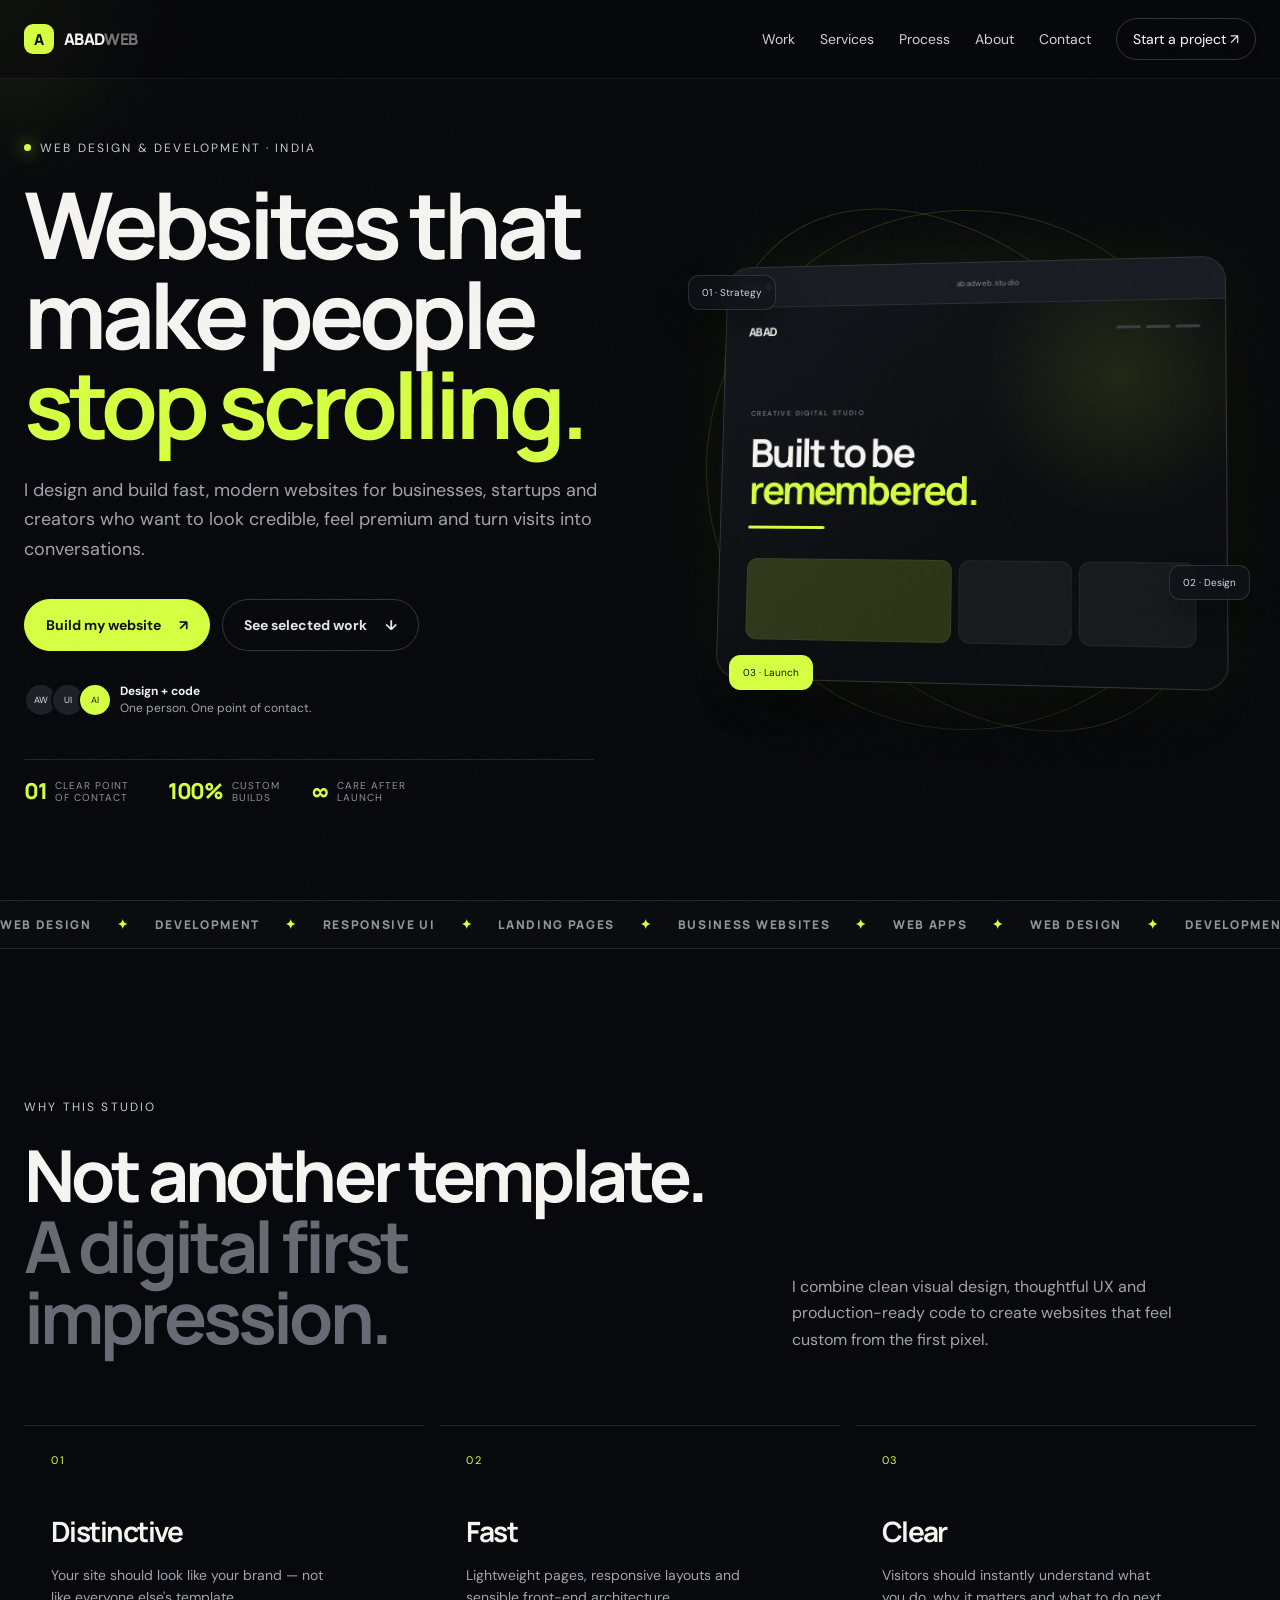
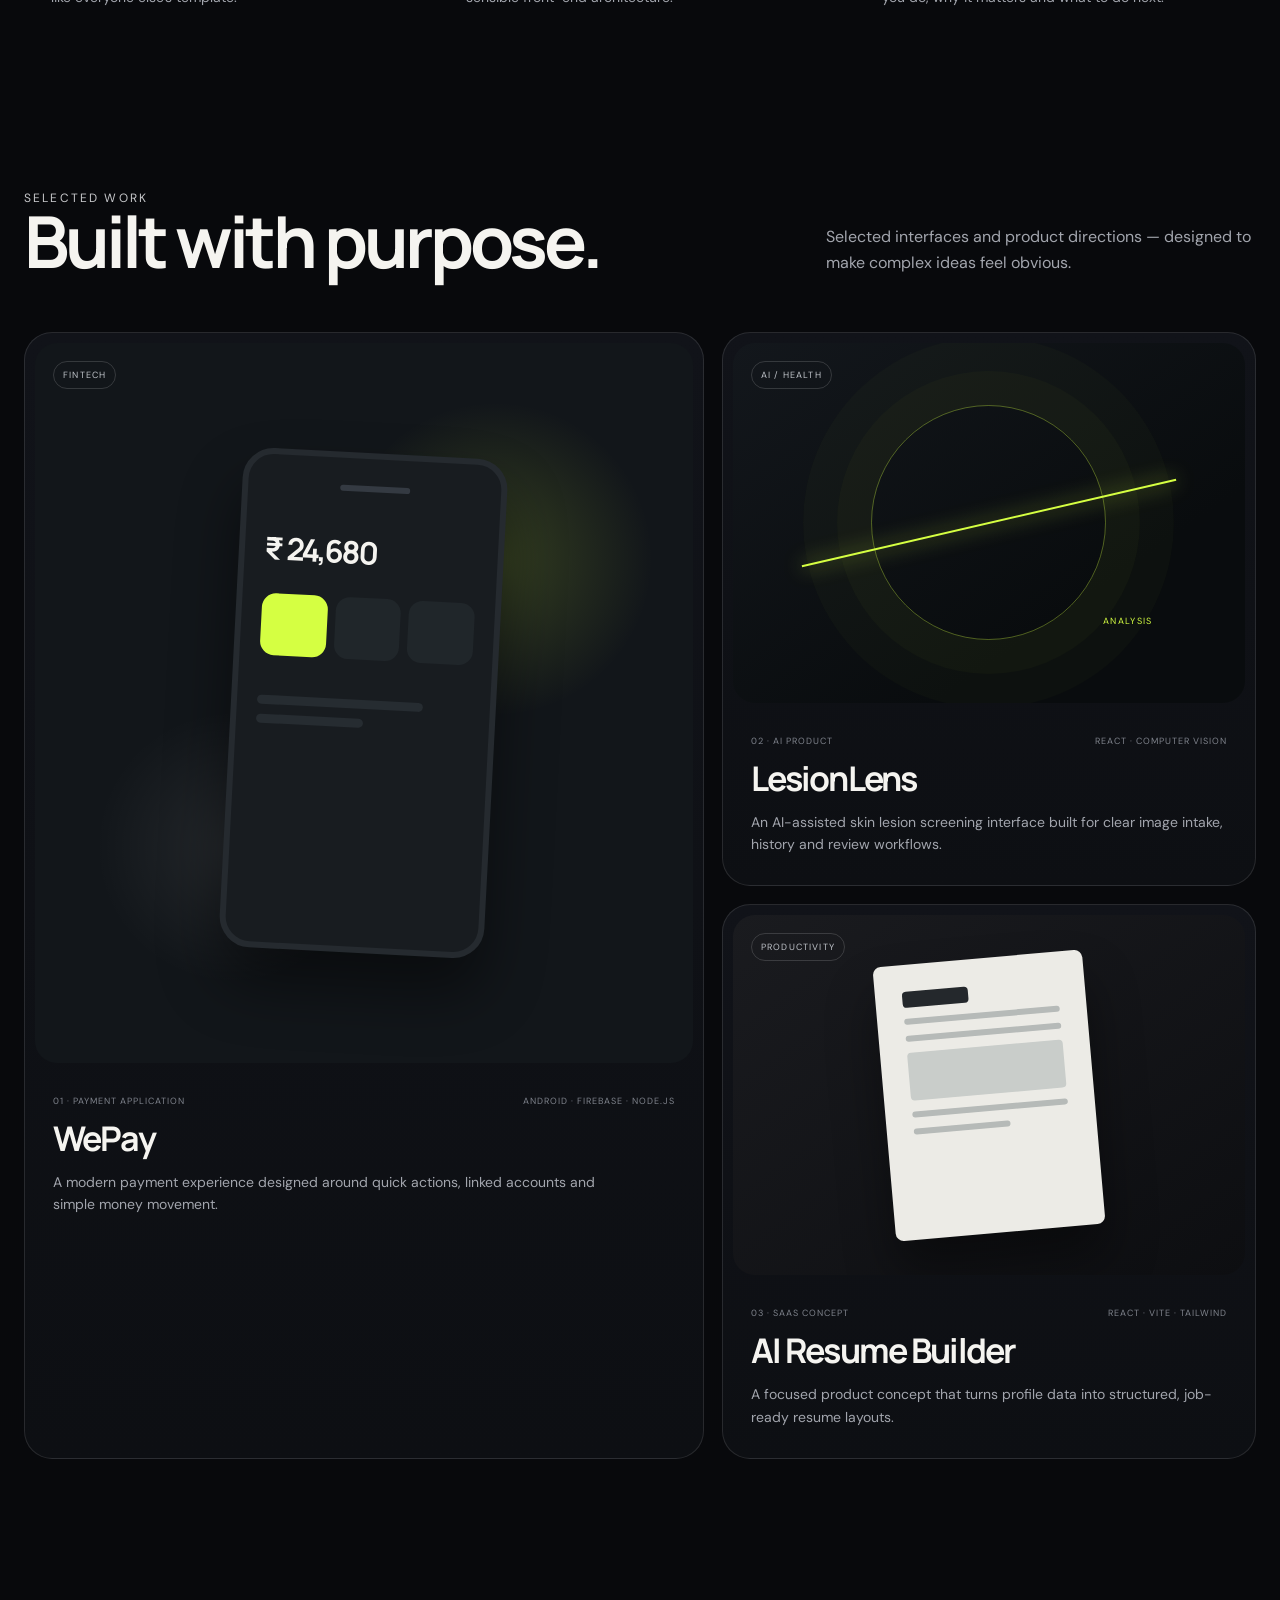
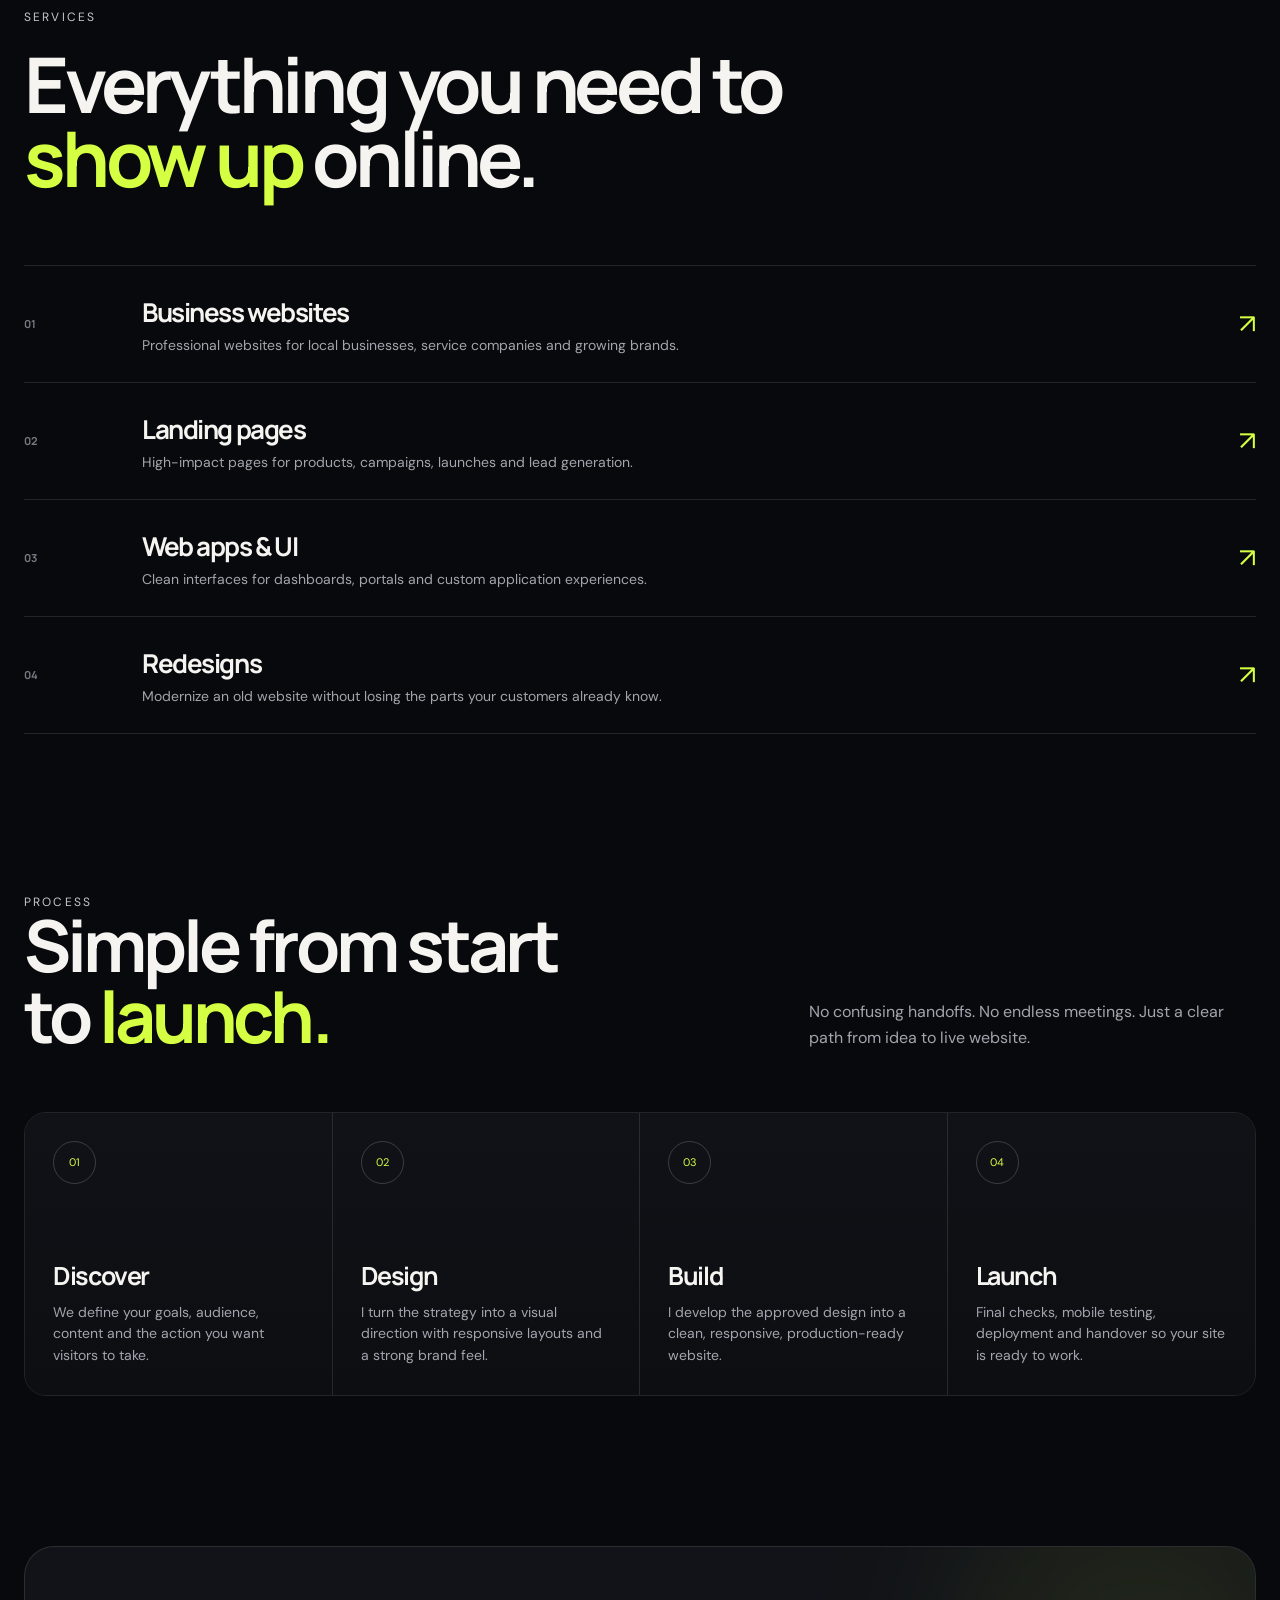
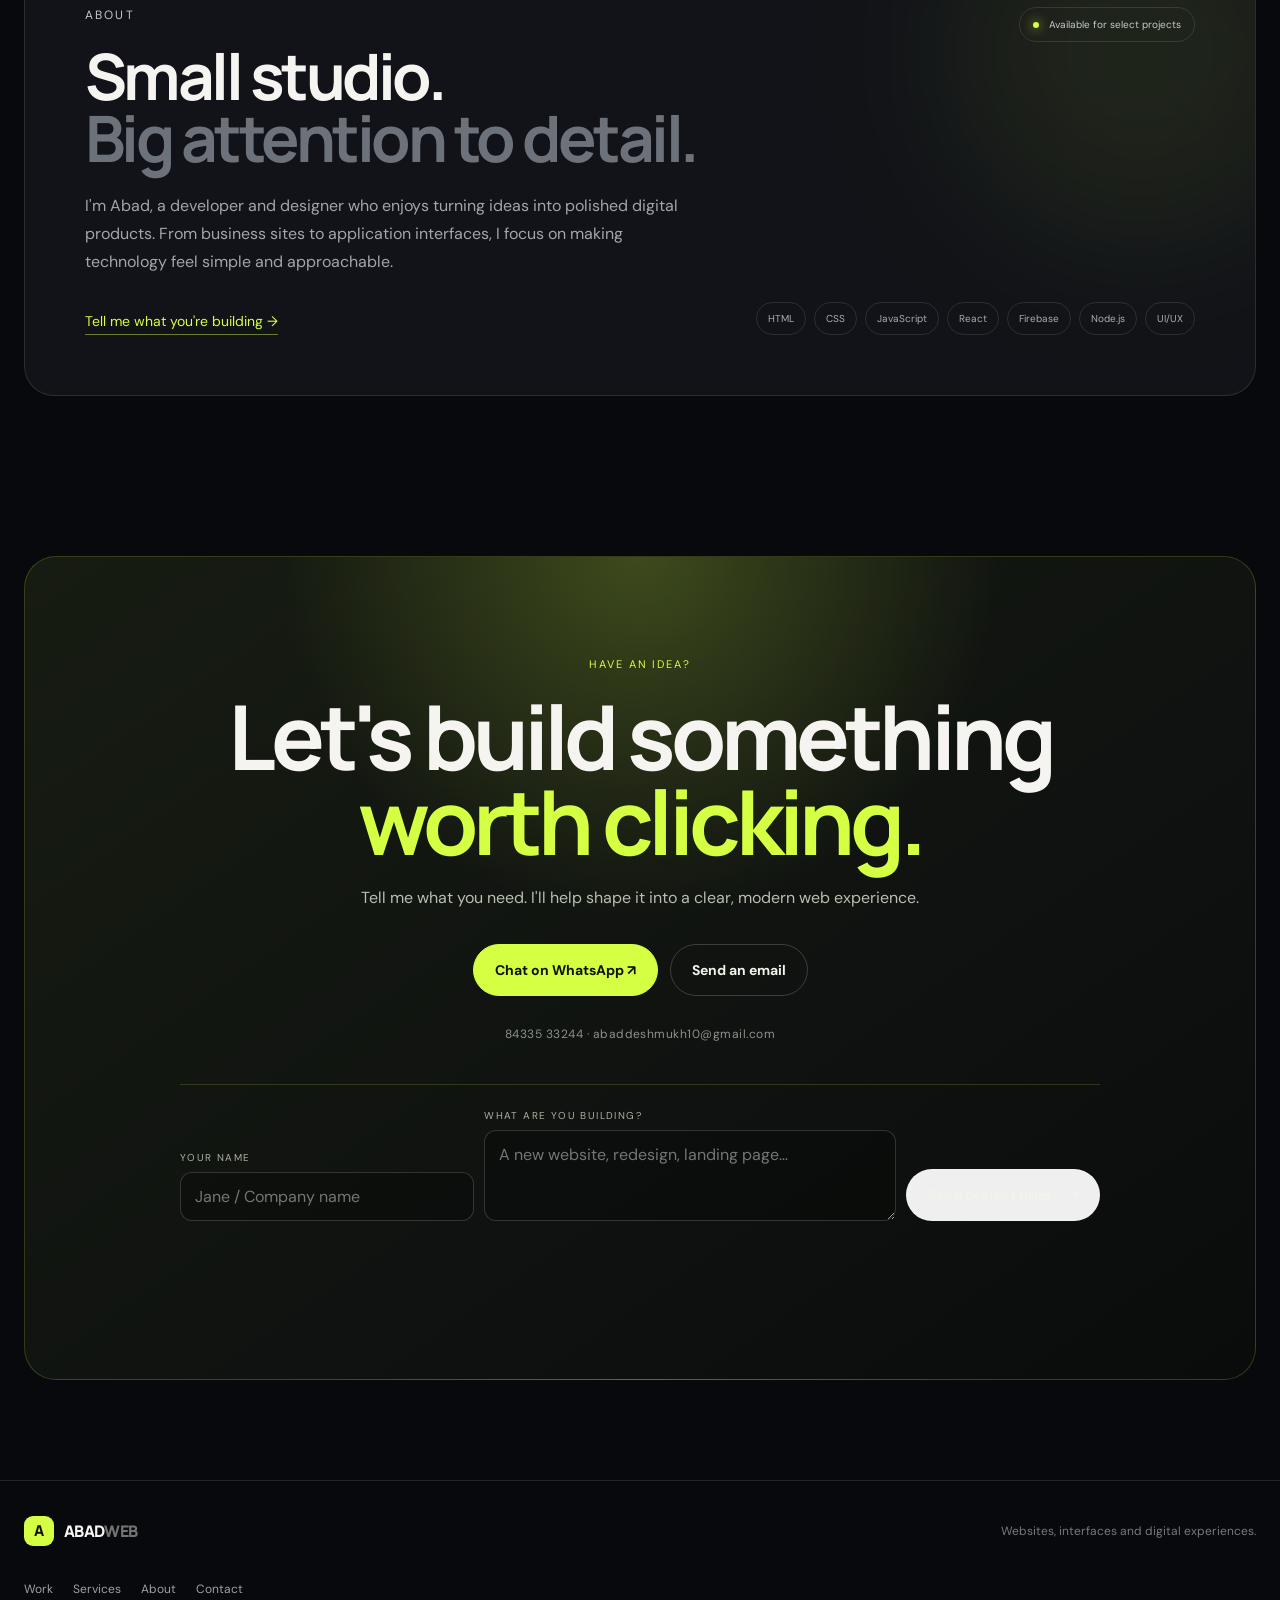
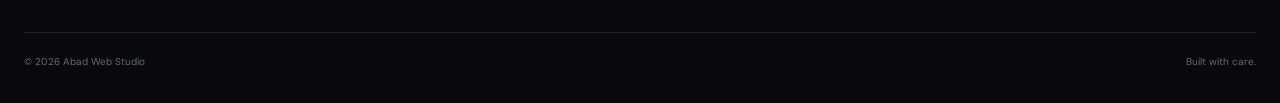
==== commit 7293f940: "feat: improve portfolio conversion flow" ====
--- a/index.html
+++ b/index.html
@@ -54,6 +54,11 @@
           </div>
           <p><strong>Design + code</strong><br>One person. One point of contact.</p>
         </div>
+        <div class="hero-stats" aria-label="Studio highlights">
+          <div><strong>01</strong><span>clear point<br>of contact</span></div>
+          <div><strong>100%</strong><span>custom<br>builds</span></div>
+          <div><strong>∞</strong><span>care after<br>launch</span></div>
+        </div>
       </div>
 
       <div class="hero-visual reveal reveal-delay">
@@ -132,7 +137,7 @@
           <div class="section-kicker">Selected work</div>
           <h2>Built with purpose.</h2>
         </div>
-        <p>Some of the products and experiences I've worked on.</p>
+        <p>Selected interfaces and product directions — designed to make complex ideas feel obvious.</p>
       </div>
 
       <div class="work-grid">
@@ -296,6 +301,18 @@
           <a class="btn btn-outline-light" href="mailto:abaddeshmukh10@gmail.com">Send an email</a>
         </div>
         <div class="contact-detail">84335 33244 · abaddeshmukh10@gmail.com</div>
+        <form class="project-form" id="projectForm">
+          <label>
+            <span>Your name</span>
+            <input required name="name" autocomplete="name" placeholder="Jane / Company name">
+          </label>
+          <label>
+            <span>What are you building?</span>
+            <textarea required name="message" rows="3" placeholder="A new website, redesign, landing page…"></textarea>
+          </label>
+          <button class="btn btn-outline-light" type="submit">Send project brief <span>↗</span></button>
+          <p class="form-note" id="formNote" role="status"></p>
+        </form>
       </div>
     </section>
   </main>
--- a/style.css
+++ b/style.css
@@ -87,6 +87,10 @@
 .avatars span:last-child { background: var(--lime); color: #15180e; }
 .mini-proof p { margin: 0; font-size: 12px; line-height: 1.4; color: var(--muted); }
 .mini-proof strong { color: #f2f2ef; }
+.hero-stats { display: flex; flex-wrap: wrap; gap: 24px; margin-top: 42px; padding-top: 20px; border-top: 1px solid var(--line); max-width: 570px; }
+.hero-stats div { display: flex; align-items: flex-start; gap: 9px; min-width: 120px; }
+.hero-stats strong { font: 800 22px/1 "Manrope", sans-serif; color: var(--lime); letter-spacing: -.06em; }
+.hero-stats span { color: #8e929b; font-size: 10px; line-height: 1.25; text-transform: uppercase; letter-spacing: .1em; }
 
 .hero-visual { position: relative; min-height: 600px; display: grid; place-items: center; }
 .glow { position: absolute; width: 280px; height: 280px; background: rgba(213,255,66,.13); filter: blur(90px); border-radius: 50%; }
@@ -220,6 +224,12 @@
 .btn-light { background: var(--lime); border-color: var(--lime); color: #10120d; }
 .btn-outline-light { color: #f3f3eb; }
 .contact-detail { margin-top: 30px; color: #8c9286; font-size: 12px; letter-spacing: .04em; }
+.project-form { display: grid; grid-template-columns: 1fr 1.4fr auto; gap: 10px; align-items: end; max-width: 920px; margin: 42px auto 0; padding-top: 24px; border-top: 1px solid rgba(213,255,66,.16); text-align: left; }
+.project-form label { display: grid; gap: 8px; }
+.project-form label span { color: #aab19f; font-size: 10px; text-transform: uppercase; letter-spacing: .14em; }
+.project-form input, .project-form textarea { width: 100%; border: 1px solid rgba(255,255,255,.16); border-radius: 12px; background: rgba(0,0,0,.22); color: var(--text); padding: 13px 14px; font: inherit; outline: none; resize: vertical; }
+.project-form input:focus, .project-form textarea:focus { border-color: var(--lime); box-shadow: 0 0 0 3px rgba(213,255,66,.1); }
+.form-note { grid-column: 1 / -1; margin: 0; min-height: 16px; color: var(--lime); font-size: 12px; }
 
 .footer { padding-top: 35px; padding-bottom: 35px; border-top: 1px solid var(--line); }
 .footer-brand { display: flex; justify-content: space-between; gap: 30px; align-items: center; }
@@ -297,4 +307,12 @@
   .cta h2 { font-size: 55px; }
   .footer-brand { flex-direction: column; align-items: flex-start; }
   .footer-bottom { flex-direction: column; gap: 8px; }
-}
+  .hero-stats { gap: 16px; }
+  .hero-stats div { min-width: 98px; }
+  .project-form { grid-template-columns: 1fr; text-align: left; }
+  .project-form .btn { width: 100%; }
+}
+
+@media (prefers-reduced-motion: reduce) {
+  *, *::before, *::after { scroll-behavior: auto !important; animation-duration: .001ms !important; animation-iteration-count: 1 !important; transition-duration: .001ms !important; }
+}
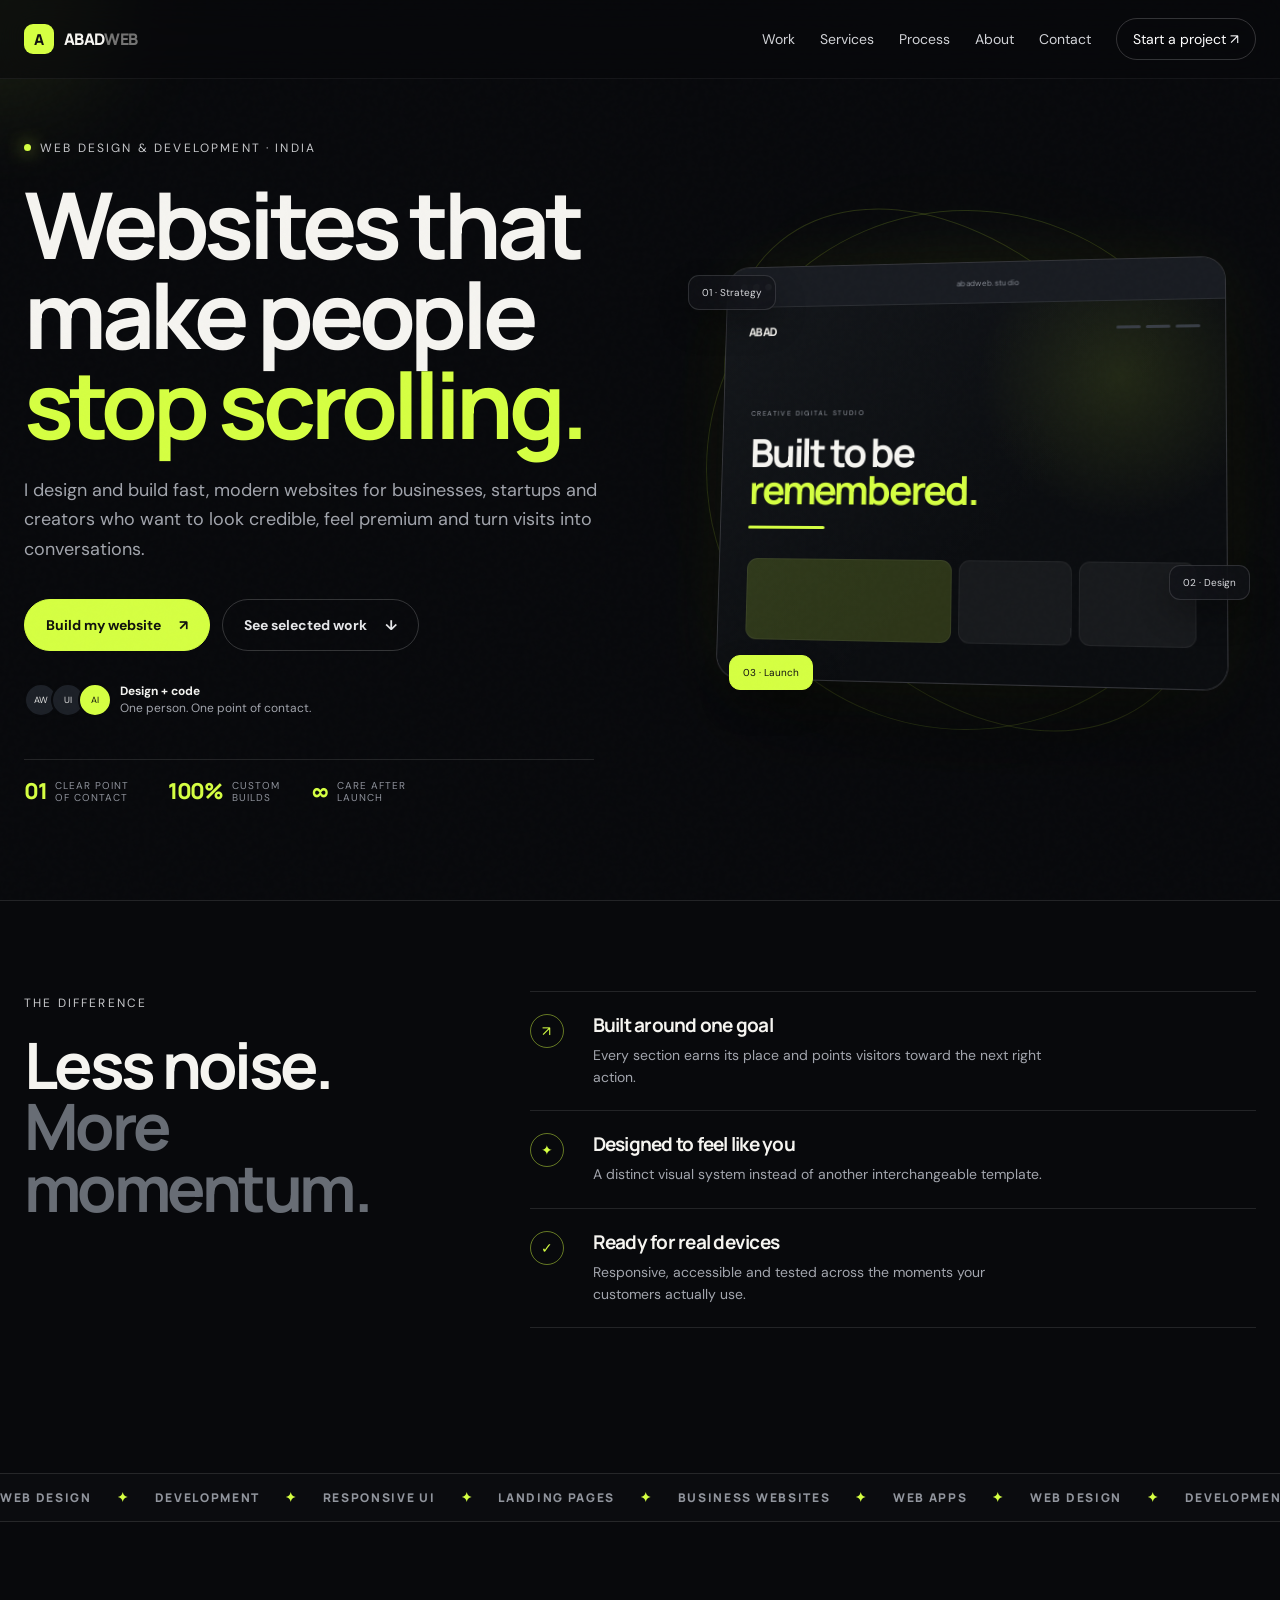
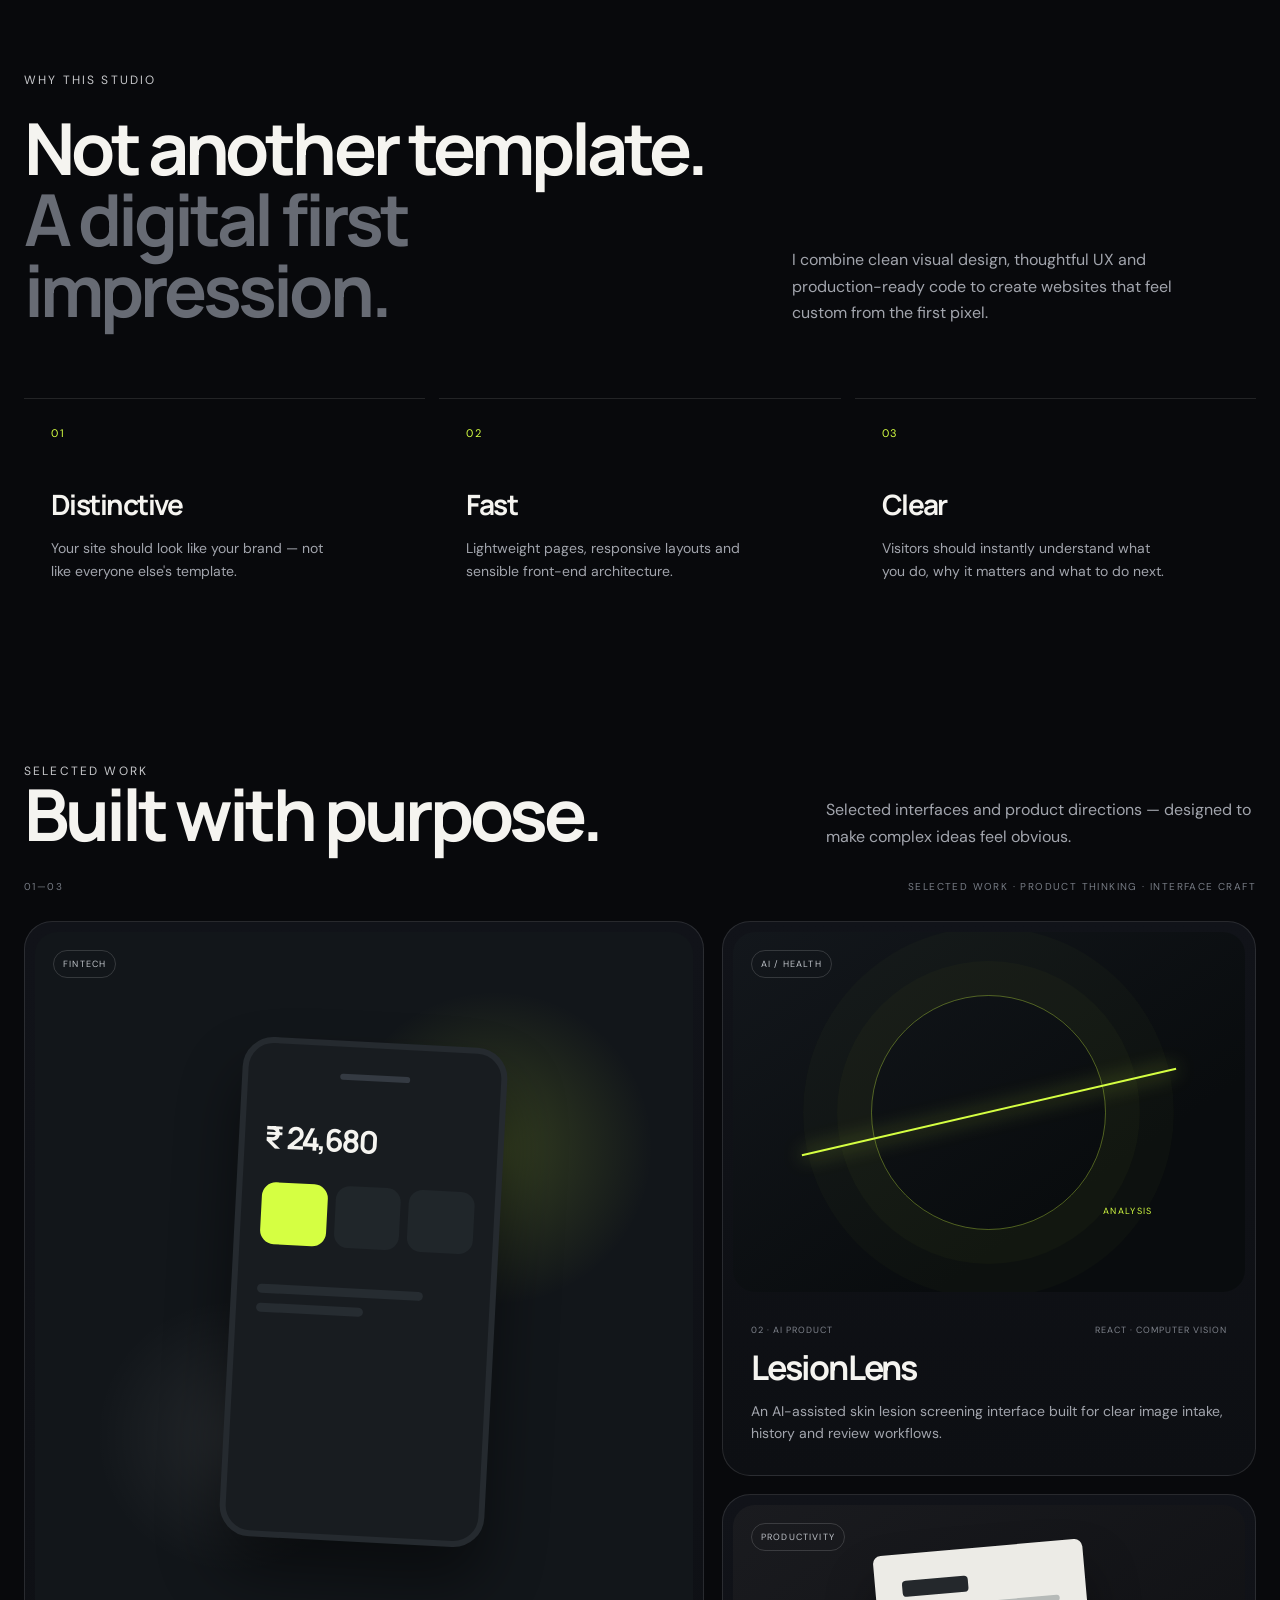
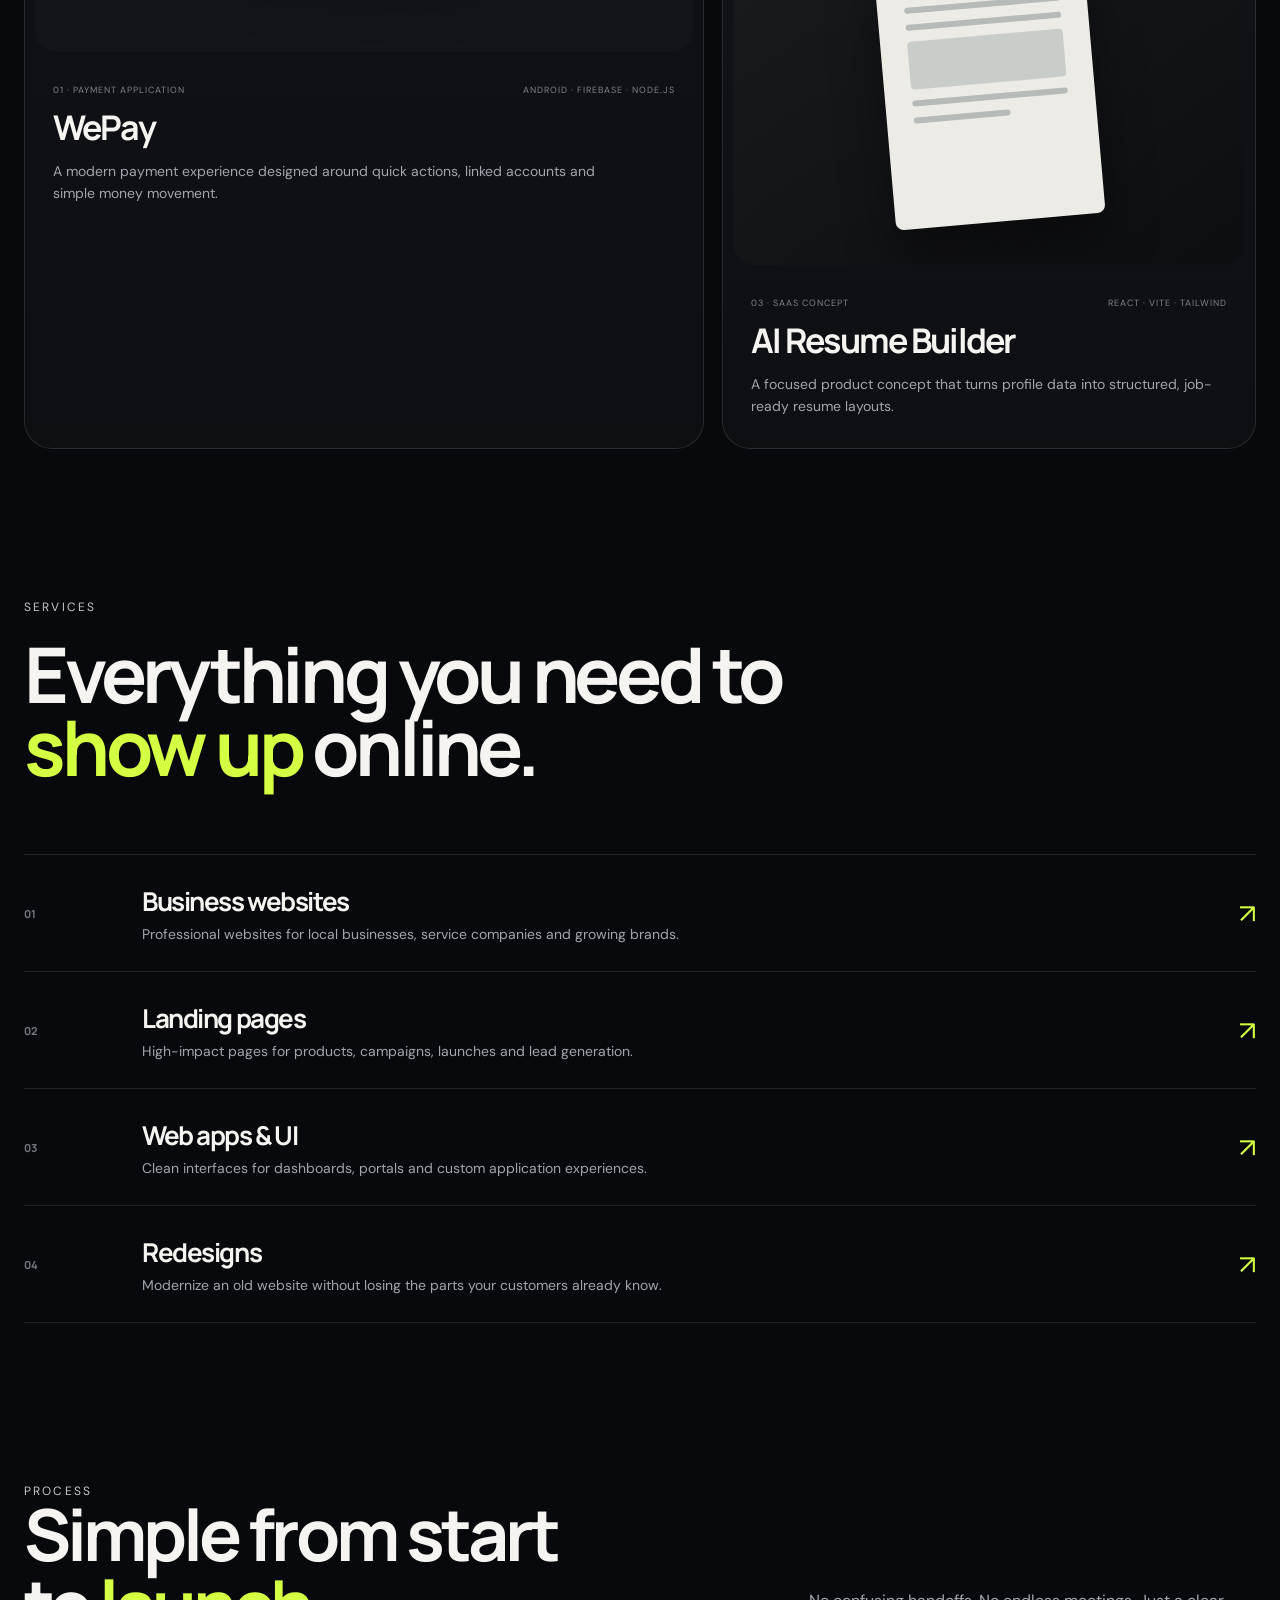
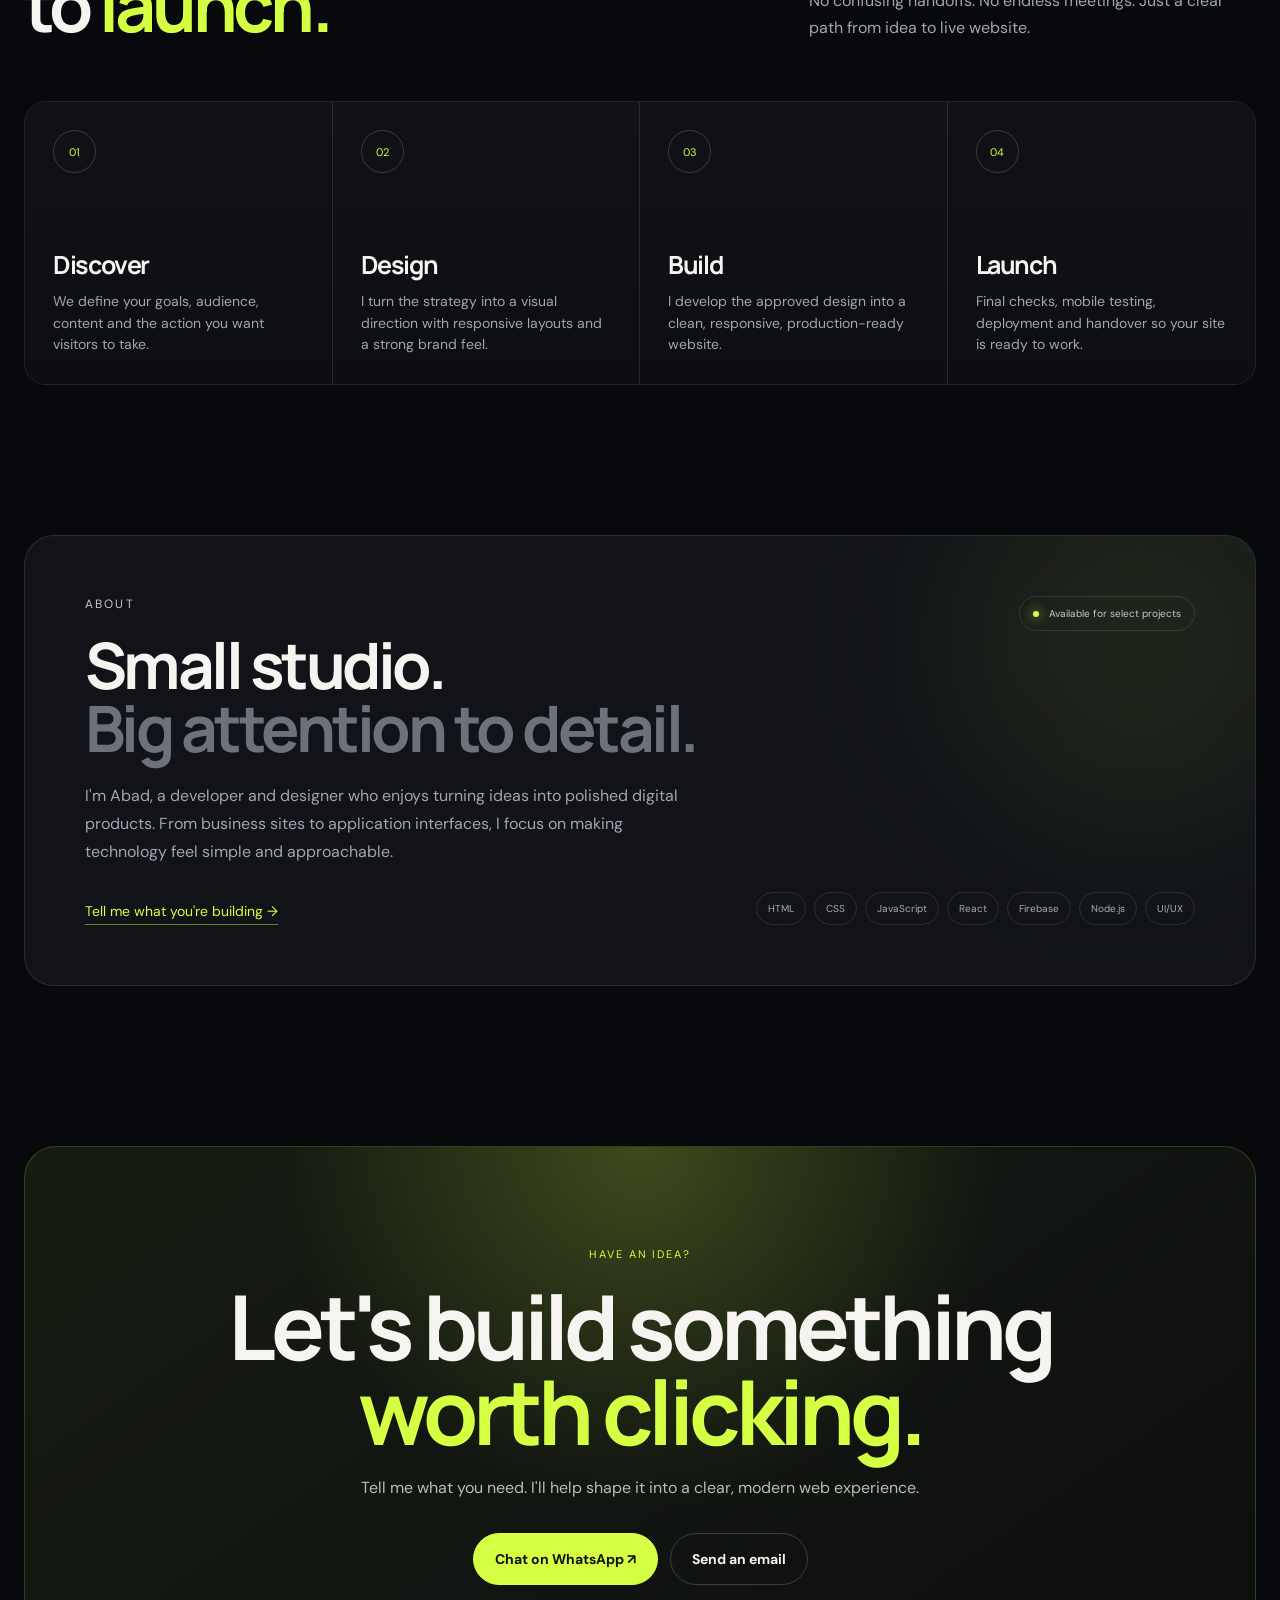
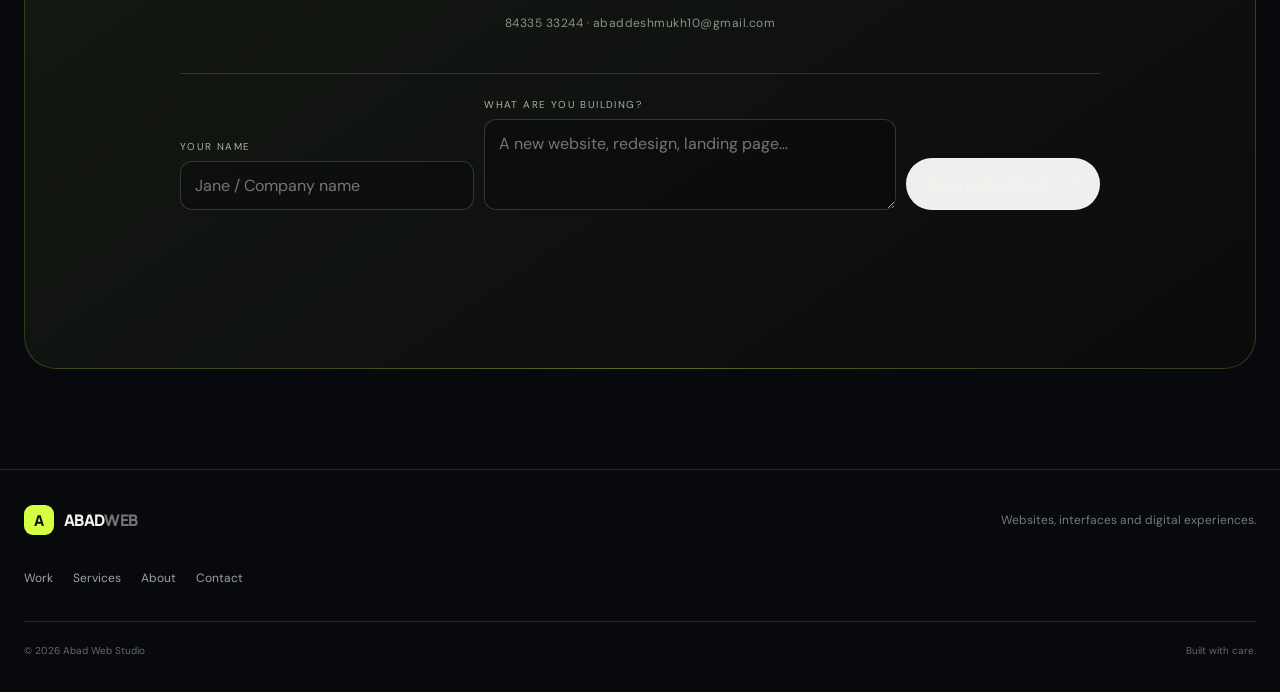
==== commit 40666ba8: "feat: add conversion-focused polish" ====
--- a/index.html
+++ b/index.html
@@ -13,6 +13,7 @@
   <link rel="stylesheet" href="style.css">
 </head>
 <body>
+  <div class="scroll-progress" id="scrollProgress" aria-hidden="true"></div>
   <div class="cursor-glow" aria-hidden="true"></div>
   <div class="noise" aria-hidden="true"></div>
 
@@ -31,7 +32,7 @@
       <a class="nav-cta" href="https://wa.me/918433533244?text=Hi%20Abad%20Web%20Studio%2C%20I%20want%20a%20website." target="_blank" rel="noopener">Start a project ↗</a>
     </nav>
 
-    <button class="menu-btn" id="menuBtn" aria-label="Open menu" aria-expanded="false">
+      <button class="menu-btn" id="menuBtn" aria-label="Open menu" aria-controls="nav" aria-expanded="false">
       <span></span><span></span>
     </button>
   </header>
@@ -91,6 +92,15 @@
       </div>
     </section>
 
+    <section class="proof-strip section-pad" aria-label="What you get">
+      <div class="proof-intro reveal"><span class="section-kicker">The difference</span><h2>Less noise.<br><span>More momentum.</span></h2></div>
+      <div class="proof-items">
+        <article class="proof-item reveal"><span class="proof-icon">↗</span><div><strong>Built around one goal</strong><p>Every section earns its place and points visitors toward the next right action.</p></div></article>
+        <article class="proof-item reveal reveal-delay"><span class="proof-icon">✦</span><div><strong>Designed to feel like you</strong><p>A distinct visual system instead of another interchangeable template.</p></div></article>
+        <article class="proof-item reveal reveal-delay-2"><span class="proof-icon">✓</span><div><strong>Ready for real devices</strong><p>Responsive, accessible and tested across the moments your customers actually use.</p></div></article>
+      </div>
+    </section>
+
     <section class="ticker" aria-label="Capabilities">
       <div class="ticker-track">
         <span>WEB DESIGN</span><b>✦</b>
@@ -139,6 +149,7 @@
         </div>
         <p>Selected interfaces and product directions — designed to make complex ideas feel obvious.</p>
       </div>
+      <div class="work-note reveal"><span>01—03</span><span>Selected work · product thinking · interface craft</span></div>
 
       <div class="work-grid">
         <article class="project project-large reveal">
@@ -316,6 +327,8 @@
       </div>
     </section>
   </main>
+
+  <a class="mobile-sticky-cta" href="#contact">Start a project <span>↗</span></a>
 
   <footer class="footer section-pad">
     <div class="footer-brand">
--- a/style.css
+++ b/style.css
@@ -29,6 +29,7 @@
   position: fixed; inset: 0; z-index: 20; pointer-events: none; opacity: .045;
   background-image: url("data:image/svg+xml,%3Csvg viewBox='0 0 180 180' xmlns='http://www.w3.org/2000/svg'%3E%3Cfilter id='n'%3E%3CfeTurbulence type='fractalNoise' baseFrequency='.92' numOctaves='3' stitchTiles='stitch'/%3E%3C/filter%3E%3Crect width='100%25' height='100%25' filter='url(%23n)' opacity='.35'/%3E%3C/svg%3E");
 }
+.scroll-progress { position: fixed; z-index: 100; top: 0; left: 0; width: 0; height: 3px; background: var(--lime); box-shadow: 0 0 18px rgba(213,255,66,.7); pointer-events: none; }
 .cursor-glow {
   width: 220px; height: 220px; position: fixed; border-radius: 50%;
   background: rgba(213,255,66,.09); filter: blur(55px); pointer-events: none; z-index: 0;
@@ -140,9 +141,19 @@
 .num { color: var(--lime); font-size: 11px; letter-spacing: .15em; margin-bottom: 45px; }
 .principle h3 { font-size: 28px; margin: 0 0 10px; }
 .principle p { color: var(--muted); line-height: 1.6; font-size: 14px; max-width: 290px; }
+.proof-strip { padding-top: 90px; padding-bottom: 145px; display: grid; grid-template-columns: .75fr 1.25fr; gap: 70px; border-top: 1px solid var(--line); }
+.proof-intro h2 { margin: 22px 0 0; font-size: clamp(45px, 5vw, 70px); line-height: .96; }
+.proof-intro h2 span { color: #686d75; }
+.proof-items { display: grid; gap: 0; }
+.proof-item { display: grid; grid-template-columns: 45px 1fr; gap: 18px; padding: 22px 0; border-top: 1px solid var(--line); }
+.proof-item:last-child { border-bottom: 1px solid var(--line); }
+.proof-icon { width: 34px; height: 34px; display: grid; place-items: center; border: 1px solid rgba(213,255,66,.45); color: var(--lime); border-radius: 50%; font-size: 14px; }
+.proof-item strong { font: 700 19px/1.2 "Manrope", sans-serif; letter-spacing: -.04em; }
+.proof-item p { margin: 8px 0 0; color: var(--muted); line-height: 1.55; font-size: 14px; max-width: 460px; }
 
 .work-section { padding-bottom: 150px; }
 .section-top { display: flex; justify-content: space-between; align-items: end; gap: 30px; margin-bottom: 55px; }
+.work-note { display: flex; justify-content: space-between; gap: 20px; color: #777c85; font-size: 10px; text-transform: uppercase; letter-spacing: .14em; margin: -25px 0 28px; }
 .work-grid { display: grid; grid-template-columns: 1.12fr .88fr; gap: 18px; }
 .project { min-height: 500px; padding: 0 0 30px; border: 1px solid var(--line); border-radius: var(--radius); overflow: hidden; background: linear-gradient(180deg,#111319,#0d0f13); transition: transform .3s ease, border-color .3s ease; }
 .project:hover { transform: translateY(-7px); border-color: rgba(213,255,66,.25); }
@@ -237,6 +248,7 @@
 .footer-links { display: flex; flex-wrap: wrap; gap: 20px; margin: 35px 0; color: #9da0a8; font-size: 12px; }
 .footer-links a:hover { color: var(--lime); }
 .footer-bottom { display: flex; justify-content: space-between; gap: 20px; color: #656970; font-size: 10px; padding-top: 22px; border-top: 1px solid var(--line); }
+.mobile-sticky-cta { display: none; }
 
 .reveal { opacity: 0; transform: translateY(24px); transition: opacity .75s ease, transform .75s ease; }
 .reveal.is-visible { opacity: 1; transform: translateY(0); }
@@ -261,6 +273,7 @@
   .about-card { padding: 38px; }
   .about-side { min-height: 200px; }
   .availability, .stack { align-self: flex-start; justify-content: flex-start; }
+  .proof-strip { grid-template-columns: 1fr; gap: 45px; }
 }
 
 @media (max-width: 700px) {
@@ -288,6 +301,7 @@
   .orbit-a { width: 360px; height: 360px; }
   .orbit-b { width: 290px; height: 420px; }
   .intro-section, .work-section, .services-section, .process-section, .about-section { padding-top: 100px; padding-bottom: 100px; }
+  .proof-strip { padding-top: 80px; padding-bottom: 100px; gap: 36px; }
   .split-head h2, .section-top h2, .process-head h2 { font-size: 46px; }
   .section-top { flex-direction: column; align-items: flex-start; }
   .project { min-height: auto; }
@@ -311,6 +325,9 @@
   .hero-stats div { min-width: 98px; }
   .project-form { grid-template-columns: 1fr; text-align: left; }
   .project-form .btn { width: 100%; }
+  .work-note { margin-top: -20px; line-height: 1.4; }
+  .mobile-sticky-cta { display: flex; position: fixed; z-index: 49; left: 16px; right: 16px; bottom: 14px; min-height: 48px; align-items: center; justify-content: space-between; padding: 0 16px; border-radius: 999px; background: var(--lime); color: #10120d; font-weight: 800; font-size: 13px; box-shadow: 0 15px 35px rgba(0,0,0,.35); transform: translateY(120%); transition: transform .3s ease; }
+  .mobile-sticky-cta.is-visible { transform: translateY(0); }
 }
 
 @media (prefers-reduced-motion: reduce) {
